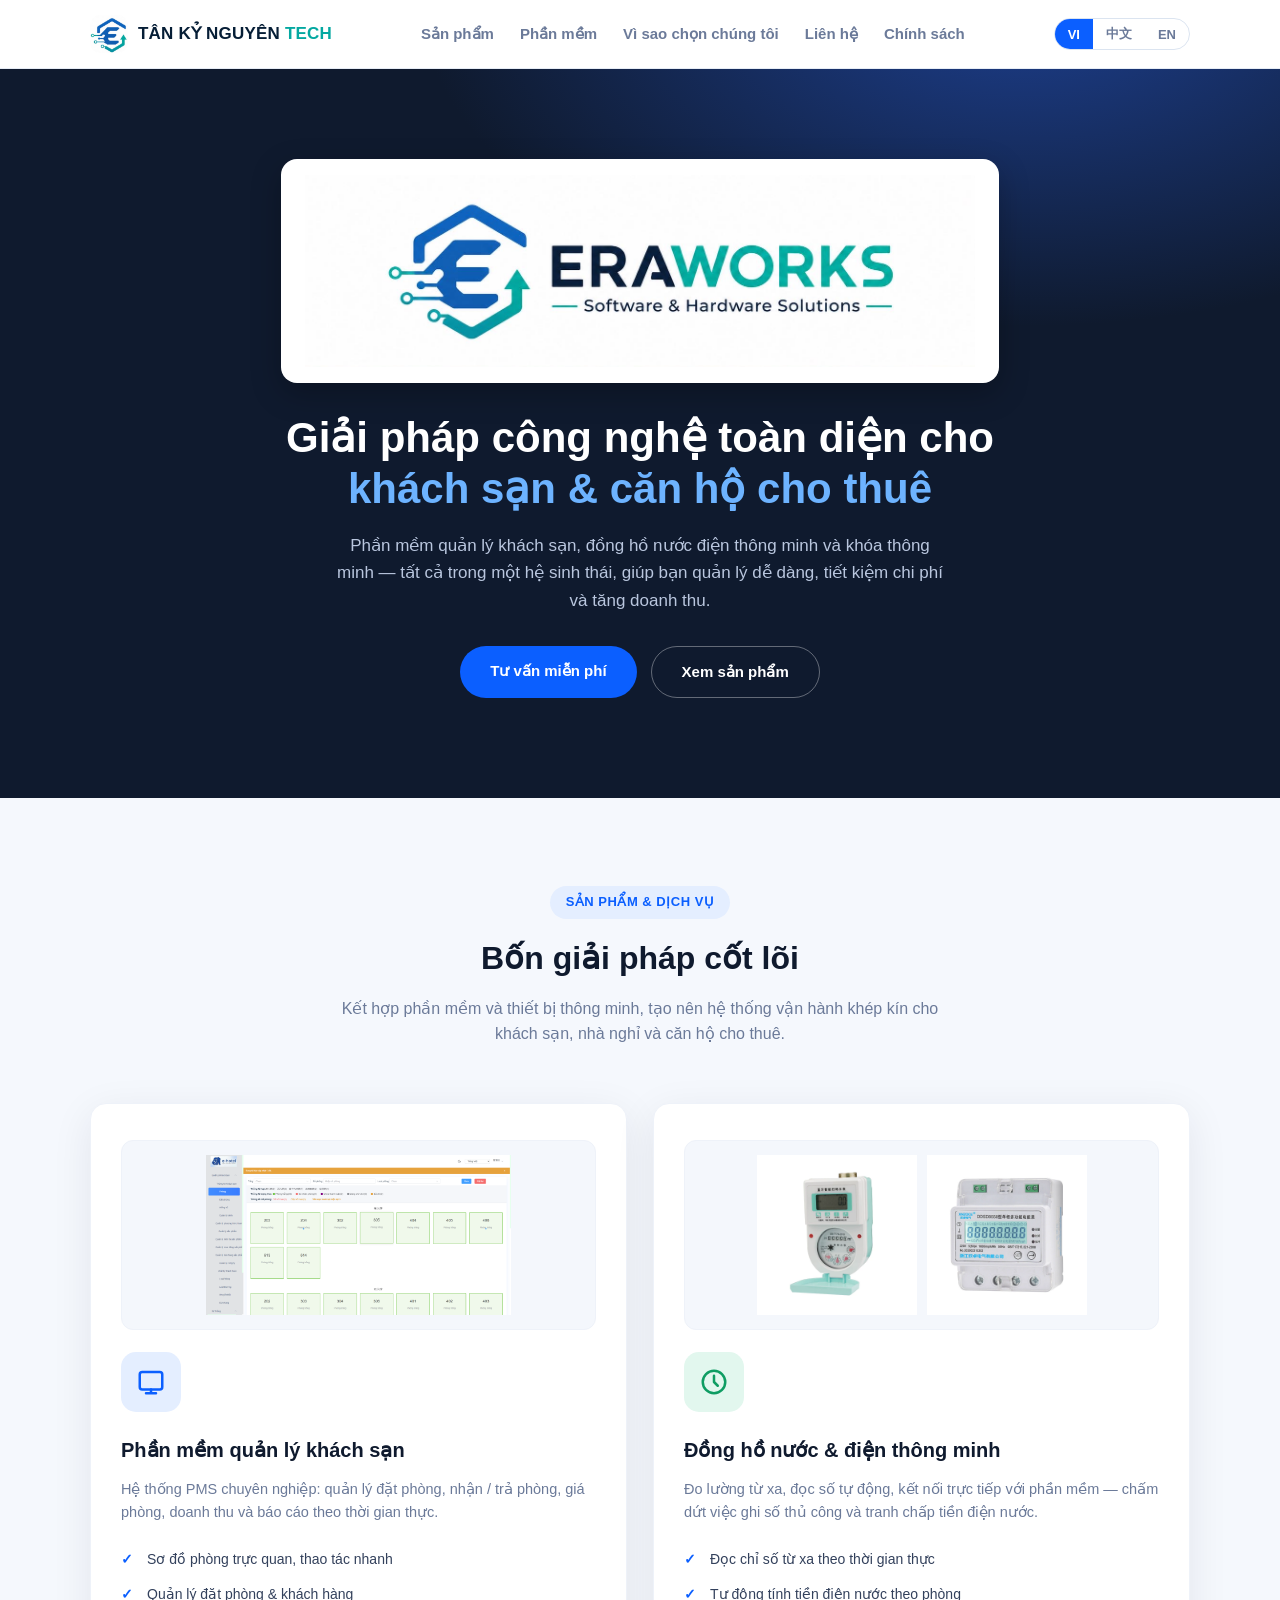
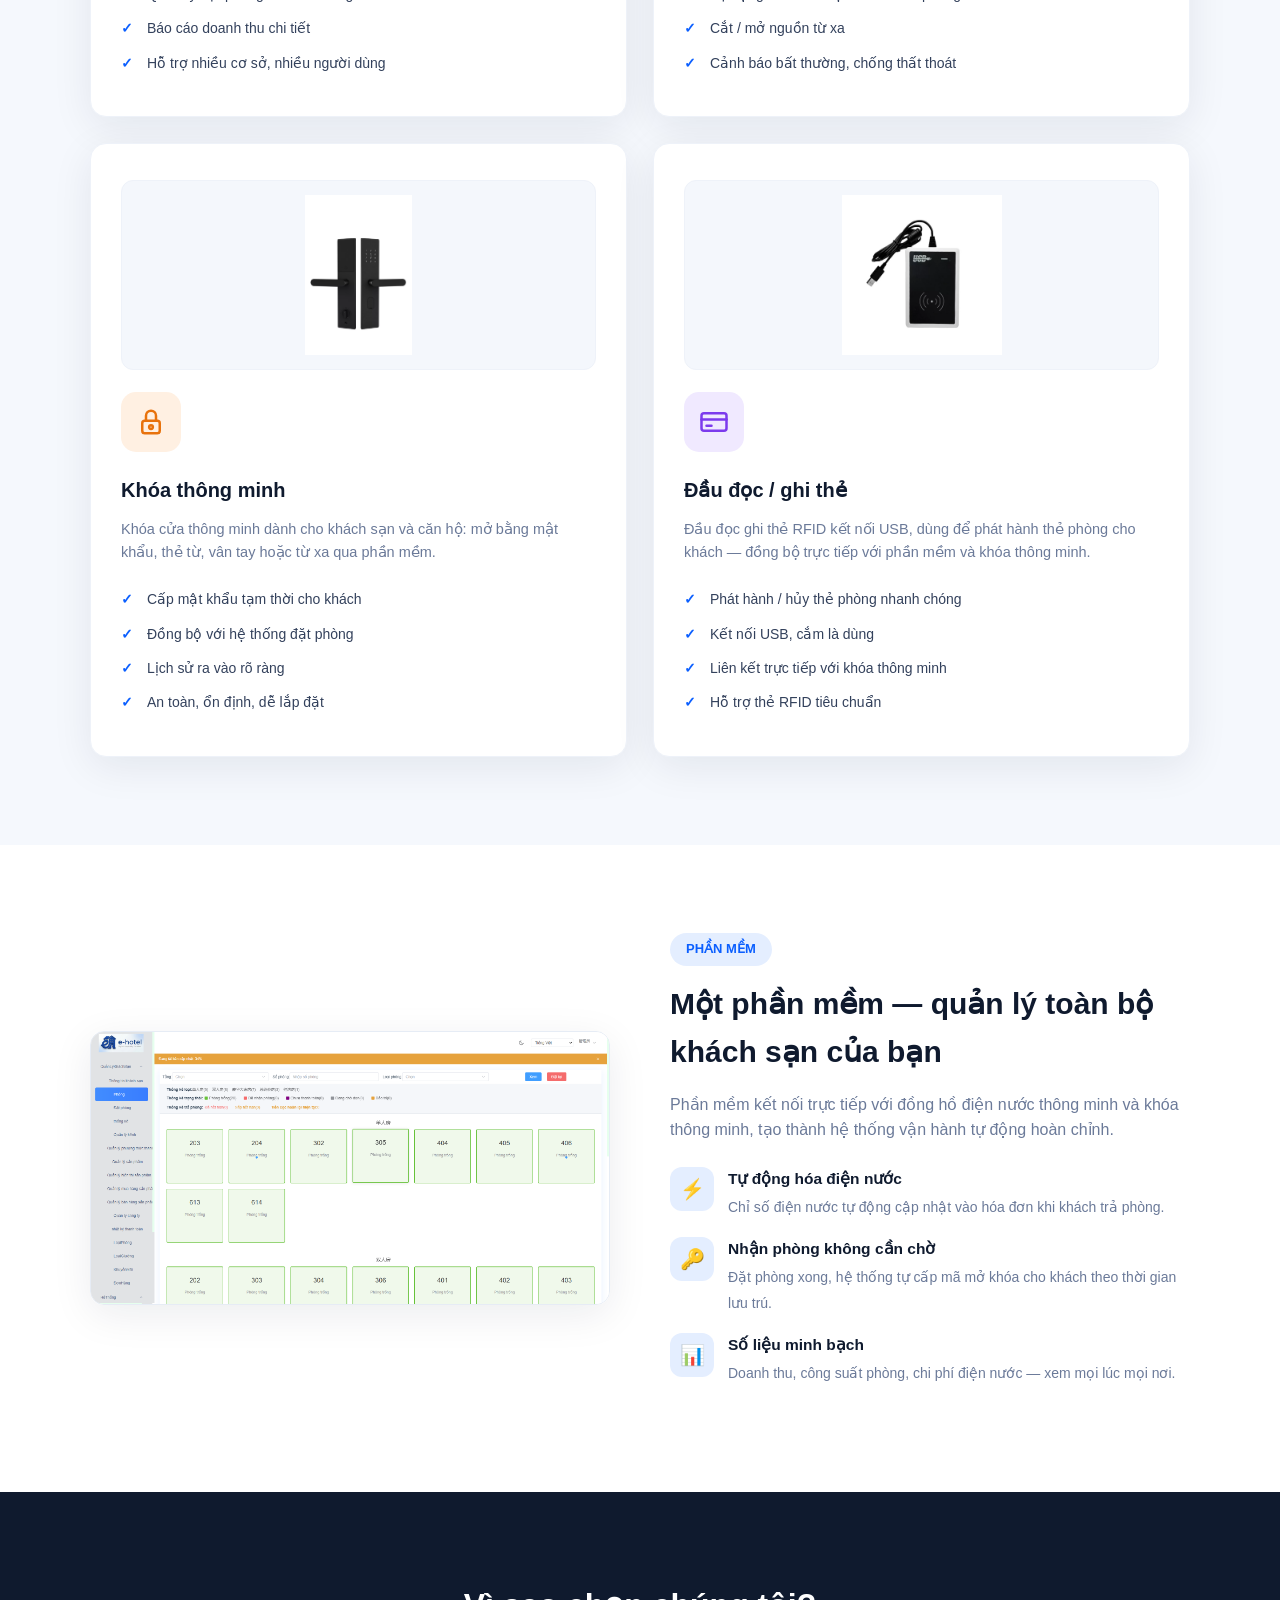
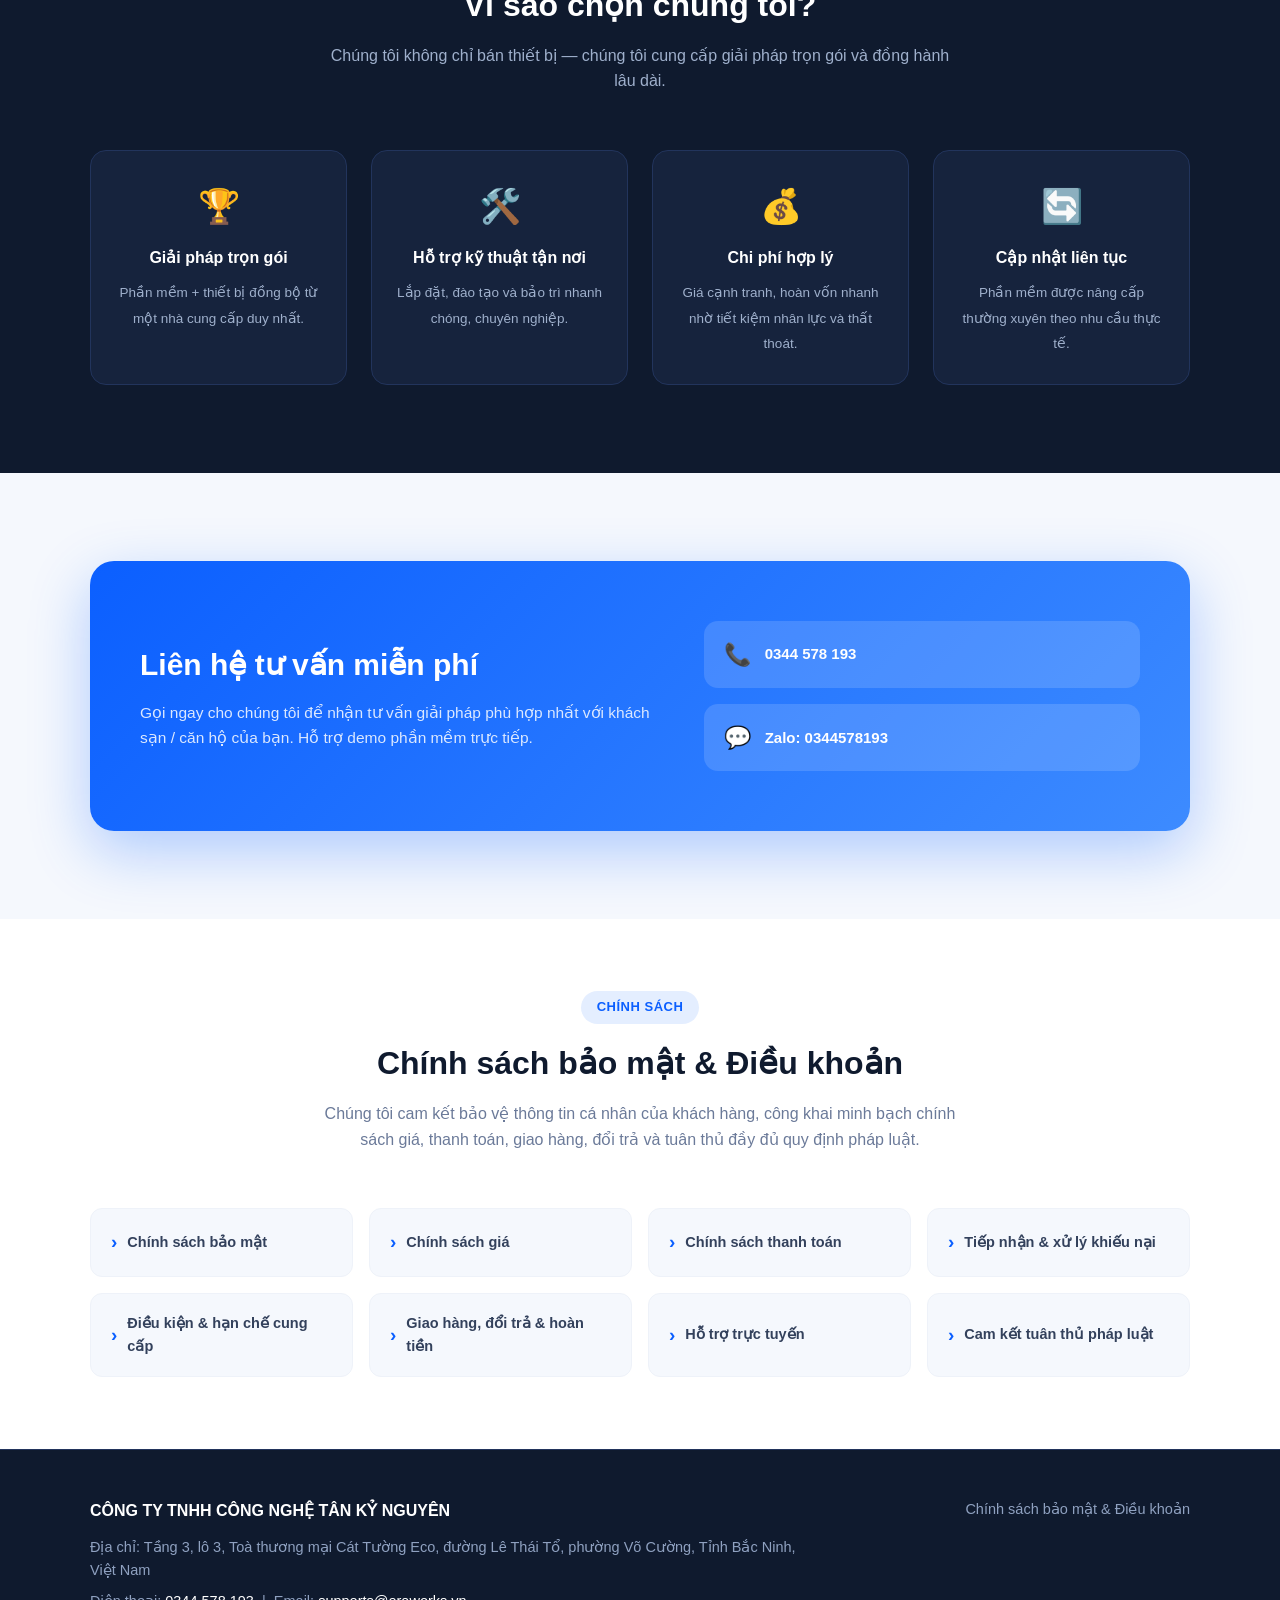
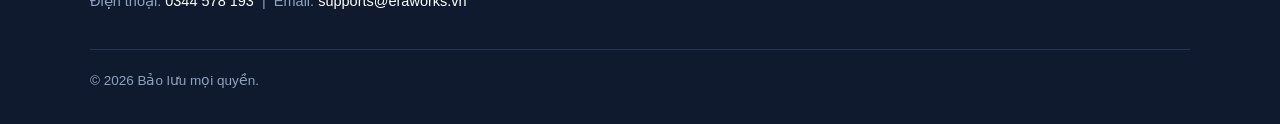
==== index.html @ 88f60c1c "111" ====
<!DOCTYPE html>
<html lang="vi">
<head>
<meta charset="UTF-8">
<meta name="viewport" content="width=device-width, initial-scale=1.0">
<title>CÔNG TY TNHH CÔNG NGHỆ TÂN KỶ NGUYÊN</title>
<meta name="description" content="Phần mềm quản lý khách sạn, đồng hồ nước điện thông minh, khóa thông minh - Giải pháp công nghệ toàn diện cho khách sạn và căn hộ cho thuê.">
<style>
  :root{
    --primary:#0b5fff;
    --primary-dark:#0846bd;
    --dark:#0f1a2e;
    --dark2:#16233d;
    --text:#33415c;
    --muted:#6b7a99;
    --bg:#f5f8fd;
    --white:#ffffff;
    --radius:16px;
    --shadow:0 10px 40px rgba(15,26,46,.08);
  }
  *{margin:0;padding:0;box-sizing:border-box}
  html{scroll-behavior:smooth}
  body{font-family:"Segoe UI","Helvetica Neue",Arial,"Microsoft YaHei",sans-serif;color:var(--text);background:var(--bg);line-height:1.6}
  img{max-width:100%;display:block}
  a{text-decoration:none;color:inherit}
  .container{max-width:1140px;margin:0 auto;padding:0 20px}

  /* ===== Header ===== */
  header{position:sticky;top:0;z-index:100;background:rgba(255,255,255,.92);backdrop-filter:blur(10px);border-bottom:1px solid #e6ecf5}
  .nav{display:flex;align-items:center;justify-content:space-between;height:68px}
  .logo{display:flex;align-items:center;gap:10px;font-weight:800;color:var(--dark);font-size:17px;letter-spacing:.2px}
  .logo .mark{width:38px;height:38px;border-radius:10px;background:linear-gradient(135deg,var(--primary),#4d9aff);display:flex;align-items:center;justify-content:center;color:#fff;font-size:19px;font-weight:900;flex-shrink:0}
  .logo .mark-img{width:38px;height:38px;border-radius:10px;object-fit:cover;flex-shrink:0;display:block}
  .nav-links{display:flex;align-items:center;gap:26px;font-size:15px;font-weight:600;color:var(--muted)}
  .nav-links a:hover{color:var(--primary)}
  .lang-switch{display:flex;border:1px solid #dbe4f0;border-radius:999px;overflow:hidden;font-size:13px;font-weight:700}
  .lang-switch button{border:0;background:transparent;padding:6px 13px;cursor:pointer;color:var(--muted);font-weight:700;font-size:13px}
  .lang-switch button.active{background:var(--primary);color:#fff}
  .menu-btn{display:none;border:0;background:none;font-size:26px;cursor:pointer;color:var(--dark)}

  /* ===== Hero ===== */
  .hero{background:radial-gradient(1100px 600px at 80% -10%,#1d3f8f 0%,var(--dark) 55%);color:#fff;padding:90px 0 100px;overflow:hidden}
  .hero .container{max-width:820px;text-align:center}
  .hero-logo{display:block;width:min(760px,92%);margin:0 auto 30px;background:#fff;padding:16px 24px;border-radius:16px;box-shadow:0 10px 30px rgba(0,0,0,.25)}
  .hero h1{font-size:42px;line-height:1.2;font-weight:800;margin-bottom:18px}
  .hero h1 span{color:#6db3ff}
  .hero p{font-size:17px;color:#b9c6de;margin-bottom:32px;max-width:620px;margin-left:auto;margin-right:auto}
  .hero-btns{display:flex;gap:14px;flex-wrap:wrap;justify-content:center}
  .btn{display:inline-block;padding:13px 30px;border-radius:999px;font-weight:700;font-size:15px;transition:.2s}
  .btn-primary{background:var(--primary);color:#fff}
  .btn-primary:hover{background:var(--primary-dark);transform:translateY(-2px)}
  .btn-ghost{border:1.5px solid rgba(255,255,255,.35);color:#fff}
  .btn-ghost:hover{background:rgba(255,255,255,.1)}

  /* ===== Sections ===== */
  section{padding:88px 0}
  .sec-head{text-align:center;max-width:640px;margin:0 auto 56px}
  .sec-head .tag{display:inline-block;background:#e4eeff;color:var(--primary);font-size:13px;font-weight:800;padding:6px 16px;border-radius:999px;margin-bottom:14px;letter-spacing:.5px}
  .sec-head h2{font-size:32px;color:var(--dark);font-weight:800;margin-bottom:12px}
  .sec-head p{color:var(--muted);font-size:16px}

  /* Products */
  .products{display:grid;grid-template-columns:repeat(2,1fr);gap:26px}
  .card{background:var(--white);border-radius:var(--radius);padding:36px 30px;box-shadow:var(--shadow);transition:.25s;border:1px solid #eef2f9}
  .card .pimg{height:190px;border-radius:12px;background:#f4f7fc;border:1px solid #eef2f9;display:flex;align-items:center;justify-content:center;gap:10px;margin-bottom:22px;padding:14px;overflow:hidden}
  .card .pimg img{max-height:100%;width:auto;max-width:100%;object-fit:contain}
  .card .pimg.dual img{max-width:48%}
  .card:hover{transform:translateY(-6px);box-shadow:0 18px 50px rgba(15,26,46,.13)}
  .card .icon{width:60px;height:60px;border-radius:15px;display:flex;align-items:center;justify-content:center;margin-bottom:22px}
  .icon-blue{background:#e4eeff;color:var(--primary)}
  .icon-green{background:#e2f7ee;color:#0f9d63}
  .icon-orange{background:#fff0e2;color:#e8720c}
  .icon-purple{background:#f0e9ff;color:#7c3aed}
  .card h3{font-size:20px;color:var(--dark);font-weight:800;margin-bottom:12px}
  .card p{font-size:14.5px;color:var(--muted);margin-bottom:18px}
  .card ul{list-style:none}
  .card li{font-size:14px;padding:6px 0 6px 26px;position:relative;color:var(--text)}
  .card li::before{content:"✓";position:absolute;left:0;color:var(--primary);font-weight:900}

  /* Software showcase */
  .showcase{background:var(--white)}
  .showcase .container{display:grid;grid-template-columns:1fr 1fr;gap:60px;align-items:center}
  .showcase .frame{border-radius:14px;overflow:hidden;box-shadow:var(--shadow);border:1px solid #e6ecf5}
  .showcase h2{font-size:30px;color:var(--dark);font-weight:800;margin-bottom:16px}
  .showcase>.container p.desc{color:var(--muted);margin-bottom:24px}
  .feat{display:flex;gap:14px;margin-bottom:18px}
  .feat .fi{width:44px;height:44px;border-radius:12px;background:#e4eeff;color:var(--primary);display:flex;align-items:center;justify-content:center;flex-shrink:0;font-size:20px}
  .feat b{display:block;color:var(--dark);font-size:15.5px;margin-bottom:2px}
  .feat span{font-size:14px;color:var(--muted)}

  /* Why us */
  .why{background:var(--dark);color:#fff}
  .why .sec-head h2{color:#fff}
  .why .sec-head p{color:#9fb0cc}
  .why-grid{display:grid;grid-template-columns:repeat(4,1fr);gap:24px}
  .why-item{background:var(--dark2);border:1px solid #22345c;border-radius:var(--radius);padding:28px 24px;text-align:center}
  .why-item .n{font-size:34px;margin-bottom:12px}
  .why-item b{display:block;font-size:16px;margin-bottom:8px}
  .why-item span{font-size:13.5px;color:#9fb0cc}

  /* Contact */
  .contact-box{background:linear-gradient(135deg,var(--primary),#3d8bff);border-radius:24px;padding:60px 50px;color:#fff;display:grid;grid-template-columns:1.2fr 1fr;gap:40px;align-items:center;box-shadow:0 20px 60px rgba(11,95,255,.3)}
  .contact-box h2{font-size:30px;font-weight:800;margin-bottom:12px}
  .contact-box p{color:#dbe8ff;font-size:15.5px}
  .contact-list{display:flex;flex-direction:column;gap:16px}
  .contact-item{display:flex;align-items:center;gap:14px;background:rgba(255,255,255,.14);border-radius:14px;padding:16px 20px;font-weight:600;font-size:15px}
  .contact-item .ci{font-size:22px}
  .contact-item a:hover{text-decoration:underline}

  /* Policies */
  .policies{background:var(--white);padding:72px 0}
  .policy-grid{display:grid;grid-template-columns:repeat(4,1fr);gap:16px}
  .policy-grid a{background:var(--bg);border:1px solid #eef2f9;border-radius:12px;padding:18px 20px;font-size:14.5px;font-weight:600;color:var(--text);display:flex;align-items:center;gap:10px;transition:.2s}
  .policy-grid a:hover{border-color:var(--primary);color:var(--primary);transform:translateY(-3px)}
  .policy-grid a::before{content:"›";color:var(--primary);font-weight:900;font-size:19px}

  /* Footer */
  footer{background:var(--dark);color:#8fa1c0;padding:48px 0 32px;font-size:14.5px;border-top:1px solid #22345c}
  footer .container{display:flex;flex-direction:column}
  .footer-grid{display:grid;grid-template-columns:2fr 1fr;gap:40px;margin-bottom:28px}
  .footer-info h4{color:#fff;font-size:16px;font-weight:700;margin-bottom:12px}
  .footer-info p{margin-bottom:8px;line-height:1.6}
  .footer-links{display:flex;flex-direction:column;gap:10px;align-items:flex-end}
  .footer-bottom{border-top:1px solid #22345c;padding-top:20px;display:flex;justify-content:space-between;align-items:center;flex-wrap:wrap;gap:12px;font-size:13.5px}
  footer b{color:#fff}
  footer a:hover{color:#fff}
  @media(max-width:768px){
    .footer-grid{grid-template-columns:1fr;gap:24px}
    .footer-links{align-items:flex-start}
  }

  /* ===== Responsive ===== */
  @media(max-width:960px){
    .showcase .container,.contact-box{grid-template-columns:1fr}
    .products{grid-template-columns:1fr 1fr}
    .why-grid,.policy-grid{grid-template-columns:1fr 1fr}
    .hero h1{font-size:32px}
    .hero{padding:60px 0 70px}
    .hero-logo{width:min(600px,95%);margin-bottom:22px;padding:12px 16px}
    .nav-links{position:fixed;top:68px;left:0;right:0;background:#fff;flex-direction:column;padding:20px;border-bottom:1px solid #e6ecf5;display:none}
    .nav-links.open{display:flex}
    .menu-btn{display:block}
  }
  @media(max-width:600px){
    .products,.why-grid,.policy-grid{grid-template-columns:1fr}
    .contact-box{padding:36px 24px}
    .sec-head h2{font-size:26px}
    .logo{font-size:13px}
  }
</style>
</head>
<body>

<header>
  <div class="container nav">
    <a href="#" class="logo">
      <img src="img/logo.png" alt="ERAWORKS" class="mark-img">
      <span data-i18n-html="companyShort"><span style="color:#061E36">TÂN KỶ NGUYÊN</span> <span style="color:#04A8A1">TECH</span></span>
    </a>
    <nav class="nav-links" id="navLinks">
      <a href="#products" data-i18n="navProducts">Sản phẩm</a>
      <a href="#software" data-i18n="navSoftware">Phần mềm</a>
      <a href="#why" data-i18n="navWhy">Vì sao chọn chúng tôi</a>
      <a href="#contact" data-i18n="navContact">Liên hệ</a>
      <a href="policy.html" data-i18n="navPolicy">Chính sách</a>
    </nav>
    <div style="display:flex;align-items:center;gap:14px">
      <div class="lang-switch">
        <button data-lang="vi" class="active">VI</button>
        <button data-lang="zh">中文</button>
        <button data-lang="en">EN</button>
      </div>
      <button class="menu-btn" id="menuBtn">☰</button>
    </div>
  </div>
</header>

<!-- Hero -->
<div class="hero">
  <div class="container">
    <div>
      <img src="img/biglogo.png" alt="ERAWORKS — Software &amp; Hardware Solutions" class="hero-logo">
      <h1 data-i18n-html="heroTitle">Giải pháp công nghệ toàn diện cho <span>khách sạn &amp; căn hộ cho thuê</span></h1>
      <p data-i18n="heroDesc">Phần mềm quản lý khách sạn, đồng hồ nước điện thông minh và khóa thông minh — tất cả trong một hệ sinh thái, giúp bạn quản lý dễ dàng, tiết kiệm chi phí và tăng doanh thu.</p>
      <div class="hero-btns">
        <a href="#contact" class="btn btn-primary" data-i18n="heroBtn1">Tư vấn miễn phí</a>
        <a href="#products" class="btn btn-ghost" data-i18n="heroBtn2">Xem sản phẩm</a>
      </div>
    </div>
  </div>
</div>

<!-- Products -->
<section id="products">
  <div class="container">
    <div class="sec-head">
      <span class="tag" data-i18n="prodTag">SẢN PHẨM &amp; DỊCH VỤ</span>
      <h2 data-i18n="prodTitle">Ba giải pháp cốt lõi</h2>
      <p data-i18n="prodDesc">Kết hợp phần mềm và thiết bị thông minh, tạo nên hệ thống vận hành khép kín cho khách sạn, nhà nghỉ và căn hộ cho thuê.</p>
    </div>
    <div class="products">
      <div class="card">
        <div class="pimg"><img src="img/hotel.png" alt="Hotel management software"></div>
        <div class="icon icon-blue">
          <svg width="30" height="30" viewBox="0 0 24 24" fill="none" stroke="currentColor" stroke-width="2" stroke-linecap="round" stroke-linejoin="round"><rect x="3" y="4" width="18" height="14" rx="2"/><path d="M8 21h8M12 18v3"/></svg>
        </div>
        <h3 data-i18n="p1Title">Phần mềm quản lý khách sạn</h3>
        <p data-i18n="p1Desc">Hệ thống PMS chuyên nghiệp: quản lý đặt phòng, nhận / trả phòng, giá phòng, doanh thu và báo cáo theo thời gian thực.</p>
        <ul>
          <li data-i18n="p1f1">Sơ đồ phòng trực quan, thao tác nhanh</li>
          <li data-i18n="p1f2">Quản lý đặt phòng &amp; khách hàng</li>
          <li data-i18n="p1f3">Báo cáo doanh thu chi tiết</li>
          <li data-i18n="p1f4">Hỗ trợ nhiều cơ sở, nhiều người dùng</li>
        </ul>
      </div>
      <div class="card">
        <div class="pimg dual"><img src="img/water.webp" alt="Smart water meter"><img src="img/elec.webp" alt="Smart electricity meter"></div>
        <div class="icon icon-green">
          <svg width="30" height="30" viewBox="0 0 24 24" fill="none" stroke="currentColor" stroke-width="2" stroke-linecap="round" stroke-linejoin="round"><circle cx="12" cy="12" r="9"/><path d="M12 7v5l3 3"/></svg>
        </div>
        <h3 data-i18n="p2Title">Đồng hồ nước &amp; điện thông minh</h3>
        <p data-i18n="p2Desc">Đo lường từ xa, đọc số tự động, kết nối trực tiếp với phần mềm — chấm dứt việc ghi số thủ công và tranh chấp tiền điện nước.</p>
        <ul>
          <li data-i18n="p2f1">Đọc chỉ số từ xa theo thời gian thực</li>
          <li data-i18n="p2f2">Tự động tính tiền điện nước theo phòng</li>
          <li data-i18n="p2f3">Cắt / mở nguồn từ xa</li>
          <li data-i18n="p2f4">Cảnh báo bất thường, chống thất thoát</li>
        </ul>
      </div>
      <div class="card">
        <div class="pimg"><img src="img/lock.webp" alt="Smart lock"></div>
        <div class="icon icon-orange">
          <svg width="30" height="30" viewBox="0 0 24 24" fill="none" stroke="currentColor" stroke-width="2" stroke-linecap="round" stroke-linejoin="round"><rect x="5" y="11" width="14" height="10" rx="2"/><path d="M8 11V7a4 4 0 0 1 8 0v4"/><circle cx="12" cy="16" r="1.5"/></svg>
        </div>
        <h3 data-i18n="p3Title">Khóa thông minh</h3>
        <p data-i18n="p3Desc">Khóa cửa thông minh dành cho khách sạn và căn hộ: mở bằng mật khẩu, thẻ từ, vân tay hoặc từ xa qua phần mềm.</p>
        <ul>
          <li data-i18n="p3f1">Cấp mật khẩu tạm thời cho khách</li>
          <li data-i18n="p3f2">Đồng bộ với hệ thống đặt phòng</li>
          <li data-i18n="p3f3">Lịch sử ra vào rõ ràng</li>
          <li data-i18n="p3f4">An toàn, ổn định, dễ lắp đặt</li>
        </ul>
      </div>
      <div class="card">
        <div class="pimg"><img src="img/reader.webp" alt="Card reader / writer"></div>
        <div class="icon icon-purple">
          <svg width="30" height="30" viewBox="0 0 24 24" fill="none" stroke="currentColor" stroke-width="2" stroke-linecap="round" stroke-linejoin="round"><rect x="2" y="5" width="20" height="14" rx="2"/><path d="M2 10h20"/><path d="M6 15h4"/></svg>
        </div>
        <h3 data-i18n="p4Title">Đầu đọc / ghi thẻ</h3>
        <p data-i18n="p4Desc">Đầu đọc ghi thẻ RFID kết nối USB, dùng để phát hành thẻ phòng cho khách — đồng bộ trực tiếp với phần mềm và khóa thông minh.</p>
        <ul>
          <li data-i18n="p4f1">Phát hành / hủy thẻ phòng nhanh chóng</li>
          <li data-i18n="p4f2">Kết nối USB, cắm là dùng</li>
          <li data-i18n="p4f3">Liên kết trực tiếp với khóa thông minh</li>
          <li data-i18n="p4f4">Hỗ trợ thẻ RFID tiêu chuẩn</li>
        </ul>
      </div>
    </div>
  </div>
</section>

<!-- Software showcase -->
<section class="showcase" id="software">
  <div class="container">
    <div class="frame">
      <img src="img/hotel.png" alt="Hotel management software">
    </div>
    <div>
      <span class="tag" style="display:inline-block;background:#e4eeff;color:var(--primary);font-size:13px;font-weight:800;padding:6px 16px;border-radius:999px;margin-bottom:14px" data-i18n="swTag">PHẦN MỀM</span>
      <h2 data-i18n="swTitle">Một phần mềm — quản lý toàn bộ khách sạn của bạn</h2>
      <p class="desc" data-i18n="swDesc">Phần mềm kết nối trực tiếp với đồng hồ điện nước thông minh và khóa thông minh, tạo thành hệ thống vận hành tự động hoàn chỉnh.</p>
      <div class="feat">
        <div class="fi">⚡</div>
        <div>
          <b data-i18n="sw1t">Tự động hóa điện nước</b>
          <span data-i18n="sw1d">Chỉ số điện nước tự động cập nhật vào hóa đơn khi khách trả phòng.</span>
        </div>
      </div>
      <div class="feat">
        <div class="fi">🔑</div>
        <div>
          <b data-i18n="sw2t">Nhận phòng không cần chờ</b>
          <span data-i18n="sw2d">Đặt phòng xong, hệ thống tự cấp mã mở khóa cho khách theo thời gian lưu trú.</span>
        </div>
      </div>
      <div class="feat">
        <div class="fi">📊</div>
        <div>
          <b data-i18n="sw3t">Số liệu minh bạch</b>
          <span data-i18n="sw3d">Doanh thu, công suất phòng, chi phí điện nước — xem mọi lúc mọi nơi.</span>
        </div>
      </div>
    </div>
  </div>
</section>

<!-- Why us -->
<section class="why" id="why">
  <div class="container">
    <div class="sec-head">
      <h2 data-i18n="whyTitle">Vì sao chọn chúng tôi?</h2>
      <p data-i18n="whyDesc">Chúng tôi không chỉ bán thiết bị — chúng tôi cung cấp giải pháp trọn gói và đồng hành lâu dài.</p>
    </div>
    <div class="why-grid">
      <div class="why-item">
        <div class="n">🏆</div>
        <b data-i18n="w1t">Giải pháp trọn gói</b>
        <span data-i18n="w1d">Phần mềm + thiết bị đồng bộ từ một nhà cung cấp duy nhất.</span>
      </div>
      <div class="why-item">
        <div class="n">🛠️</div>
        <b data-i18n="w2t">Hỗ trợ kỹ thuật tận nơi</b>
        <span data-i18n="w2d">Lắp đặt, đào tạo và bảo trì nhanh chóng, chuyên nghiệp.</span>
      </div>
      <div class="why-item">
        <div class="n">💰</div>
        <b data-i18n="w3t">Chi phí hợp lý</b>
        <span data-i18n="w3d">Giá cạnh tranh, hoàn vốn nhanh nhờ tiết kiệm nhân lực và thất thoát.</span>
      </div>
      <div class="why-item">
        <div class="n">🔄</div>
        <b data-i18n="w4t">Cập nhật liên tục</b>
        <span data-i18n="w4d">Phần mềm được nâng cấp thường xuyên theo nhu cầu thực tế.</span>
      </div>
    </div>
  </div>
</section>

<!-- Contact -->
<section id="contact">
  <div class="container">
    <div class="contact-box">
      <div>
        <h2 data-i18n="ctTitle">Liên hệ tư vấn miễn phí</h2>
        <p data-i18n="ctDesc">Gọi ngay cho chúng tôi để nhận tư vấn giải pháp phù hợp nhất với khách sạn / căn hộ của bạn. Hỗ trợ demo phần mềm trực tiếp.</p>
      </div>
      <div class="contact-list">
        <div class="contact-item">
          <span class="ci">📞</span>
          <a href="tel:0344578193">0344 578 193</a>
        </div>
        <div class="contact-item">
          <span class="ci">💬</span>
          <span data-i18n="ctZalo">Zalo: 0344578193</span>
        </div>
      </div>
    </div>
  </div>
</section>

<!-- Policies -->
<section class="policies" id="policies">
  <div class="container">
    <div class="sec-head">
      <span class="tag" data-i18n="polTag">CHÍNH SÁCH</span>
      <h2 data-i18n="polTitle">Chính sách bảo mật &amp; Điều khoản</h2>
      <p data-i18n="polDesc">Chúng tôi cam kết bảo vệ thông tin cá nhân của khách hàng, công khai minh bạch chính sách giá, thanh toán, giao hàng, đổi trả và tuân thủ đầy đủ quy định pháp luật.</p>
    </div>
    <div class="policy-grid">
      <a href="policy.html#privacy" data-i18n="polL1">Chính sách bảo mật</a>
      <a href="policy.html#pricing" data-i18n="polL2">Chính sách giá</a>
      <a href="policy.html#payment" data-i18n="polL3">Chính sách thanh toán</a>
      <a href="policy.html#complaint" data-i18n="polL4">Tiếp nhận &amp; xử lý khiếu nại</a>
      <a href="policy.html#conditions" data-i18n="polL5">Điều kiện &amp; hạn chế cung cấp</a>
      <a href="policy.html#delivery" data-i18n="polL6">Giao hàng, đổi trả &amp; hoàn tiền</a>
      <a href="policy.html#support" data-i18n="polL7">Hỗ trợ trực tuyến</a>
      <a href="policy.html#compliance" data-i18n="polL8">Cam kết tuân thủ pháp luật</a>
    </div>
  </div>
</section>

<footer>
  <div class="container">
    <div class="footer-grid">
      <div class="footer-info">
        <h4 data-i18n="ftCompanyName">CÔNG TY TNHH CÔNG NGHỆ TÂN KỶ NGUYÊN</h4>
        <p data-i18n="ftAddress">Địa chỉ: Tầng 3, lô 3, Toà thương mại Cát Tường Eco, đường Lê Thái Tổ, phường Võ Cường, Tỉnh Bắc Ninh, Việt Nam</p>
        <p><span data-i18n="ftPhone">Điện thoại</span>: <a href="tel:0344578193" style="color:#fff">0344 578 193</a> &nbsp;|&nbsp; Email: <a href="mailto:supports@eraworks.vn" style="color:#fff">supports@eraworks.vn</a></p>
      </div>
      <div class="footer-links">
        <a href="policy.html" data-i18n="ftPolicy">Chính sách bảo mật &amp; Điều khoản</a>
      </div>
    </div>
    <div class="footer-bottom">
      <div>© 2026 <span data-i18n="ftRights">Bảo lưu mọi quyền.</span></div>
    </div>
  </div>
</footer>

<script>
const I18N = {
  vi: {
    companyShort: '<span style="color:#061E36">TÂN KỶ NGUYÊN</span> <span style="color:#04A8A1">TECH</span>',
    navProducts: "Sản phẩm",
    navSoftware: "Phần mềm",
    navWhy: "Vì sao chọn chúng tôi",
    navContact: "Liên hệ",
    navPolicy: "Chính sách",
    heroTitle: 'Giải pháp công nghệ toàn diện cho <span>khách sạn &amp; căn hộ cho thuê</span>',
    heroDesc: "Phần mềm quản lý khách sạn, đồng hồ nước điện thông minh và khóa thông minh — tất cả trong một hệ sinh thái, giúp bạn quản lý dễ dàng, tiết kiệm chi phí và tăng doanh thu.",
    heroBtn1: "Tư vấn miễn phí",
    heroBtn2: "Xem sản phẩm",
    prodTag: "SẢN PHẨM & DỊCH VỤ",
    prodTitle: "Bốn giải pháp cốt lõi",
    prodDesc: "Kết hợp phần mềm và thiết bị thông minh, tạo nên hệ thống vận hành khép kín cho khách sạn, nhà nghỉ và căn hộ cho thuê.",
    p1Title: "Phần mềm quản lý khách sạn",
    p1Desc: "Hệ thống PMS chuyên nghiệp: quản lý đặt phòng, nhận / trả phòng, giá phòng, doanh thu và báo cáo theo thời gian thực.",
    p1f1: "Sơ đồ phòng trực quan, thao tác nhanh",
    p1f2: "Quản lý đặt phòng & khách hàng",
    p1f3: "Báo cáo doanh thu chi tiết",
    p1f4: "Hỗ trợ nhiều cơ sở, nhiều người dùng",
    p2Title: "Đồng hồ nước & điện thông minh",
    p2Desc: "Đo lường từ xa, đọc số tự động, kết nối trực tiếp với phần mềm — chấm dứt việc ghi số thủ công và tranh chấp tiền điện nước.",
    p2f1: "Đọc chỉ số từ xa theo thời gian thực",
    p2f2: "Tự động tính tiền điện nước theo phòng",
    p2f3: "Cắt / mở nguồn từ xa",
    p2f4: "Cảnh báo bất thường, chống thất thoát",
    p3Title: "Khóa thông minh",
    p3Desc: "Khóa cửa thông minh dành cho khách sạn và căn hộ: mở bằng mật khẩu, thẻ từ, vân tay hoặc từ xa qua phần mềm.",
    p3f1: "Cấp mật khẩu tạm thời cho khách",
    p3f2: "Đồng bộ với hệ thống đặt phòng",
    p3f3: "Lịch sử ra vào rõ ràng",
    p3f4: "An toàn, ổn định, dễ lắp đặt",
    p4Title: "Đầu đọc / ghi thẻ",
    p4Desc: "Đầu đọc ghi thẻ RFID kết nối USB, dùng để phát hành thẻ phòng cho khách — đồng bộ trực tiếp với phần mềm và khóa thông minh.",
    p4f1: "Phát hành / hủy thẻ phòng nhanh chóng",
    p4f2: "Kết nối USB, cắm là dùng",
    p4f3: "Liên kết trực tiếp với khóa thông minh",
    p4f4: "Hỗ trợ thẻ RFID tiêu chuẩn",
    swTag: "PHẦN MỀM",
    swTitle: "Một phần mềm — quản lý toàn bộ khách sạn của bạn",
    swDesc: "Phần mềm kết nối trực tiếp với đồng hồ điện nước thông minh và khóa thông minh, tạo thành hệ thống vận hành tự động hoàn chỉnh.",
    sw1t: "Tự động hóa điện nước",
    sw1d: "Chỉ số điện nước tự động cập nhật vào hóa đơn khi khách trả phòng.",
    sw2t: "Nhận phòng không cần chờ",
    sw2d: "Đặt phòng xong, hệ thống tự cấp mã mở khóa cho khách theo thời gian lưu trú.",
    sw3t: "Số liệu minh bạch",
    sw3d: "Doanh thu, công suất phòng, chi phí điện nước — xem mọi lúc mọi nơi.",
    whyTitle: "Vì sao chọn chúng tôi?",
    whyDesc: "Chúng tôi không chỉ bán thiết bị — chúng tôi cung cấp giải pháp trọn gói và đồng hành lâu dài.",
    w1t: "Giải pháp trọn gói",
    w1d: "Phần mềm + thiết bị đồng bộ từ một nhà cung cấp duy nhất.",
    w2t: "Hỗ trợ kỹ thuật tận nơi",
    w2d: "Lắp đặt, đào tạo và bảo trì nhanh chóng, chuyên nghiệp.",
    w3t: "Chi phí hợp lý",
    w3d: "Giá cạnh tranh, hoàn vốn nhanh nhờ tiết kiệm nhân lực và thất thoát.",
    w4t: "Cập nhật liên tục",
    w4d: "Phần mềm được nâng cấp thường xuyên theo nhu cầu thực tế.",
    ctTitle: "Liên hệ tư vấn miễn phí",
    ctDesc: "Gọi ngay cho chúng tôi để nhận tư vấn giải pháp phù hợp nhất với khách sạn / căn hộ của bạn. Hỗ trợ demo phần mềm trực tiếp.",
    ctZalo: "Zalo: 0344578193",
    polTag: "CHÍNH SÁCH",
    polTitle: "Chính sách bảo mật & Điều khoản",
    polDesc: "Chúng tôi cam kết bảo vệ thông tin cá nhân của khách hàng, công khai minh bạch chính sách giá, thanh toán, giao hàng, đổi trả và tuân thủ đầy đủ quy định pháp luật.",
    polL1: "Chính sách bảo mật",
    polL2: "Chính sách giá",
    polL3: "Chính sách thanh toán",
    polL4: "Tiếp nhận & xử lý khiếu nại",
    polL5: "Điều kiện & hạn chế cung cấp",
    polL6: "Giao hàng, đổi trả & hoàn tiền",
    polL7: "Hỗ trợ trực tuyến",
    polL8: "Cam kết tuân thủ pháp luật",
    ftPhone: "Điện thoại",
    ftPolicy: "Chính sách bảo mật & Điều khoản",
    ftRights: "Bảo lưu mọi quyền.",
    ftCompanyName: "CÔNG TY TNHH CÔNG NGHỆ TÂN KỶ NGUYÊN",
    ftAddress: "Địa chỉ: Tầng 3, lô 3, Toà thương mại Cát Tường Eco, đường Lê Thái Tổ, phường Võ Cường, Tỉnh Bắc Ninh, Việt Nam"
  },
  zh: {
    companyShort: '<span style="color:#061E36">新纪元</span><span style="color:#04A8A1">科技</span>',
    navProducts: "产品",
    navSoftware: "软件",
    navWhy: "为什么选择我们",
    navContact: "联系我们",
    navPolicy: "政策条款",
    heroTitle: '面向<span>酒店与出租公寓</span>的一体化科技解决方案',
    heroDesc: "酒店管理软件、智能水电表、智能门锁——三位一体的生态系统，让您管理更轻松、成本更低、收益更高。",
    heroBtn1: "免费咨询",
    heroBtn2: "查看产品",
    prodTag: "产品与服务",
    prodTitle: "四大核心解决方案",
    prodDesc: "软件与智能硬件相结合，为酒店、旅馆和出租公寓打造闭环运营系统。",
    p1Title: "酒店管理软件",
    p1Desc: "专业 PMS 系统：预订管理、入住/退房、房价管理、营收统计与实时报表。",
    p1f1: "可视化房态图，操作快捷",
    p1f2: "预订与客户管理",
    p1f3: "详细营收报表",
    p1f4: "支持多门店、多账号",
    p2Title: "智能水电表",
    p2Desc: "远程计量、自动抄表、与软件直连——告别人工抄表和水电费纠纷。",
    p2f1: "实时远程抄表",
    p2f2: "按房间自动计算水电费",
    p2f3: "远程断电/断水与恢复",
    p2f4: "异常告警，防止损耗",
    p3Title: "智能门锁",
    p3Desc: "面向酒店与公寓的智能门锁：支持密码、刷卡、指纹开锁，也可通过软件远程管理。",
    p3f1: "为客人下发临时密码",
    p3f2: "与订房系统联动",
    p3f3: "清晰的开门记录",
    p3f4: "安全稳定，安装简便",
    p4Title: "读写卡器",
    p4Desc: "USB 接口 RFID 读写卡器，用于为客人发放房卡——与软件和智能门锁直接联动。",
    p4f1: "快速发卡 / 退卡",
    p4f2: "USB 连接，即插即用",
    p4f3: "与智能门锁直接联动",
    p4f4: "支持标准 RFID 卡片",
    swTag: "软件",
    swTitle: "一套软件，管理整个酒店",
    swDesc: "软件与智能水电表、智能门锁直连，构建完整的自动化运营系统。",
    sw1t: "水电全自动",
    sw1d: "退房时水电读数自动计入账单。",
    sw2t: "入住零等待",
    sw2d: "订单确认后，系统按入住时间自动为客人下发开锁密码。",
    sw3t: "数据透明",
    sw3d: "营收、入住率、水电成本——随时随地查看。",
    whyTitle: "为什么选择我们？",
    whyDesc: "我们不只卖设备——我们提供整套解决方案和长期服务。",
    w1t: "一站式方案",
    w1d: "软件 + 硬件出自同一供应商，天然互通。",
    w2t: "上门技术支持",
    w2d: "安装、培训、维护，快速专业。",
    w3t: "价格合理",
    w3d: "价格有竞争力，节省人力与损耗，快速回本。",
    w4t: "持续更新",
    w4d: "软件根据实际需求持续升级。",
    ctTitle: "联系我们，免费咨询",
    ctDesc: "立即致电，我们将为您的酒店/公寓提供最合适的方案，并支持现场软件演示。",
    ctZalo: "Zalo：0344578193",
    polTag: "政策条款",
    polTitle: "隐私政策与条款",
    polDesc: "我们承诺保护客户个人信息，公开透明地公布价格、支付、配送、换退货政策，并全面遵守相关法律法规。",
    polL1: "隐私政策",
    polL2: "定价政策",
    polL3: "支付政策",
    polL4: "反馈与投诉处理",
    polL5: "提供条件与限制",
    polL6: "配送、换退货与退款",
    polL7: "在线支持方式",
    polL8: "遵守法令承诺",
    ftPhone: "电话",
    ftPolicy: "隐私政策与条款",
    ftRights: "版权所有。",
    ftCompanyName: "新纪元科技有限责任公司",
    ftAddress: "地址：越南北宁省武强坊黎太祖路吉墙Eco商业楼3层3号"
  },
  en: {
    companyShort: '<span style="color:#061E36">ERA</span><span style="color:#04A8A1">WORKS</span>',
    navProducts: "Products",
    navSoftware: "Software",
    navWhy: "Why Us",
    navContact: "Contact",
    navPolicy: "Policies",
    heroTitle: 'All-in-one technology solutions for <span>hotels &amp; rental apartments</span>',
    heroDesc: "Hotel management software, smart water & electricity meters, and smart locks — one integrated ecosystem to simplify management, cut costs, and grow revenue.",
    heroBtn1: "Free Consultation",
    heroBtn2: "View Products",
    prodTag: "PRODUCTS & SERVICES",
    prodTitle: "Four Core Solutions",
    prodDesc: "Software and smart devices combined into a closed-loop operating system for hotels, guesthouses, and rental apartments.",
    p1Title: "Hotel Management Software",
    p1Desc: "Professional PMS: booking management, check-in / check-out, room rates, revenue and real-time reports.",
    p1f1: "Visual room map, fast operations",
    p1f2: "Booking & customer management",
    p1f3: "Detailed revenue reports",
    p1f4: "Multi-property, multi-user support",
    p2Title: "Smart Water & Electricity Meters",
    p2Desc: "Remote metering with automatic readings, connected directly to the software — no more manual readings or utility disputes.",
    p2f1: "Real-time remote meter reading",
    p2f2: "Automatic per-room utility billing",
    p2f3: "Remote power / water cut-off & restore",
    p2f4: "Anomaly alerts, loss prevention",
    p3Title: "Smart Locks",
    p3Desc: "Smart door locks for hotels and apartments: unlock by passcode, card, fingerprint, or remotely via software.",
    p3f1: "Temporary passcodes for guests",
    p3f2: "Synced with the booking system",
    p3f3: "Clear access history",
    p3f4: "Secure, stable, easy to install",
    p4Title: "Card Reader / Writer",
    p4Desc: "USB RFID card encoder for issuing guest room cards — directly integrated with the software and smart locks.",
    p4f1: "Issue / revoke room cards in seconds",
    p4f2: "USB plug-and-play",
    p4f3: "Directly linked with smart locks",
    p4f4: "Supports standard RFID cards",
    swTag: "SOFTWARE",
    swTitle: "One software — manage your entire hotel",
    swDesc: "The software connects directly to smart meters and smart locks, forming a fully automated operating system.",
    sw1t: "Automated utilities",
    sw1d: "Meter readings are added to the bill automatically at check-out.",
    sw2t: "Zero-wait check-in",
    sw2d: "Once booked, the system issues the guest an unlock code valid for their stay.",
    sw3t: "Transparent data",
    sw3d: "Revenue, occupancy, utility costs — anytime, anywhere.",
    whyTitle: "Why choose us?",
    whyDesc: "We don't just sell devices — we deliver complete solutions with long-term support.",
    w1t: "All-in-one solution",
    w1d: "Software + hardware from a single vendor, fully integrated.",
    w2t: "On-site technical support",
    w2d: "Fast, professional installation, training and maintenance.",
    w3t: "Reasonable cost",
    w3d: "Competitive pricing with fast ROI through labor and loss savings.",
    w4t: "Continuous updates",
    w4d: "Software continuously upgraded based on real needs.",
    ctTitle: "Contact us for a free consultation",
    ctDesc: "Call us now for the best solution for your hotel / apartments. On-site software demo available.",
    ctZalo: "Zalo: 0344578193",
    polTag: "POLICIES",
    polTitle: "Privacy Policy & Terms",
    polDesc: "We are committed to protecting our customers' personal data, publishing our pricing, payment, delivery and return policies transparently, and complying fully with applicable law.",
    polL1: "Privacy Policy",
    polL2: "Pricing Policy",
    polL3: "Payment Policy",
    polL4: "Feedback & Complaints",
    polL5: "Conditions & Limitations",
    polL6: "Delivery, Returns & Refunds",
    polL7: "Online Support",
    polL8: "Legal Compliance",
    ftPhone: "Phone",
    ftPolicy: "Privacy Policy & Terms",
    ftRights: "All rights reserved.",
    ftCompanyName: "TAN KY NGUYEN TECHNOLOGY CO., LTD",
    ftAddress: "Address: 3rd Floor, Lot 3, Cat Tuong Eco Commercial Building, Le Thai To Street, Vo Cuong Ward, Bac Ninh Province, Vietnam"
  }
};

function setLang(lang){
  const dict = I18N[lang] || I18N.vi;
  document.documentElement.lang = lang;
  document.querySelectorAll("[data-i18n]").forEach(el=>{
    const k = el.getAttribute("data-i18n");
    if(dict[k]) el.textContent = dict[k];
  });
  document.querySelectorAll("[data-i18n-html]").forEach(el=>{
    const k = el.getAttribute("data-i18n-html");
    if(dict[k]) el.innerHTML = dict[k];
  });
  document.querySelectorAll(".lang-switch button").forEach(b=>{
    b.classList.toggle("active", b.dataset.lang === lang);
  });
  try{ localStorage.setItem("site_lang", lang); }catch(e){}
}

document.querySelectorAll(".lang-switch button").forEach(b=>{
  b.addEventListener("click", ()=> setLang(b.dataset.lang));
});

document.getElementById("menuBtn").addEventListener("click", ()=>{
  document.getElementById("navLinks").classList.toggle("open");
});
document.querySelectorAll("#navLinks a").forEach(a=>{
  a.addEventListener("click", ()=> document.getElementById("navLinks").classList.remove("open"));
});

let saved = "vi";
try{ saved = localStorage.getItem("site_lang") || "vi"; }catch(e){}
setLang(saved);
</script>
</body>
</html>
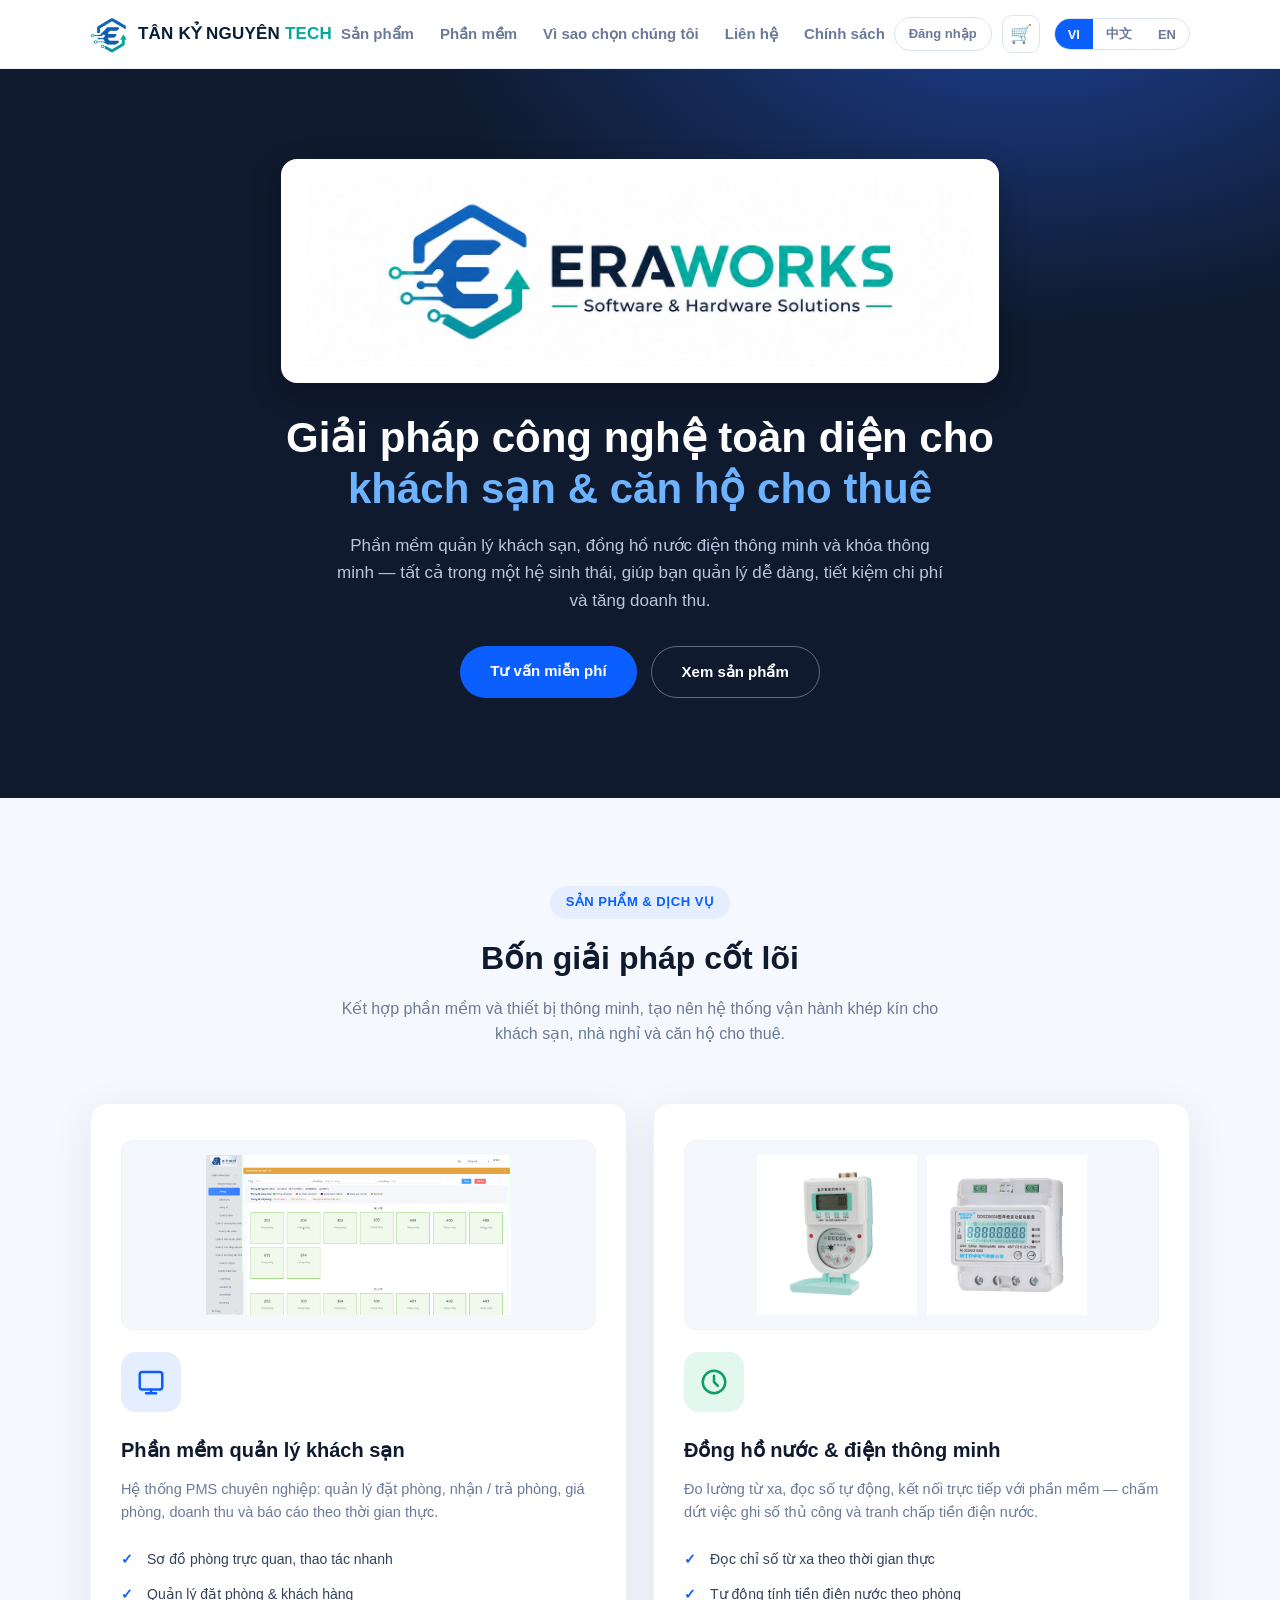
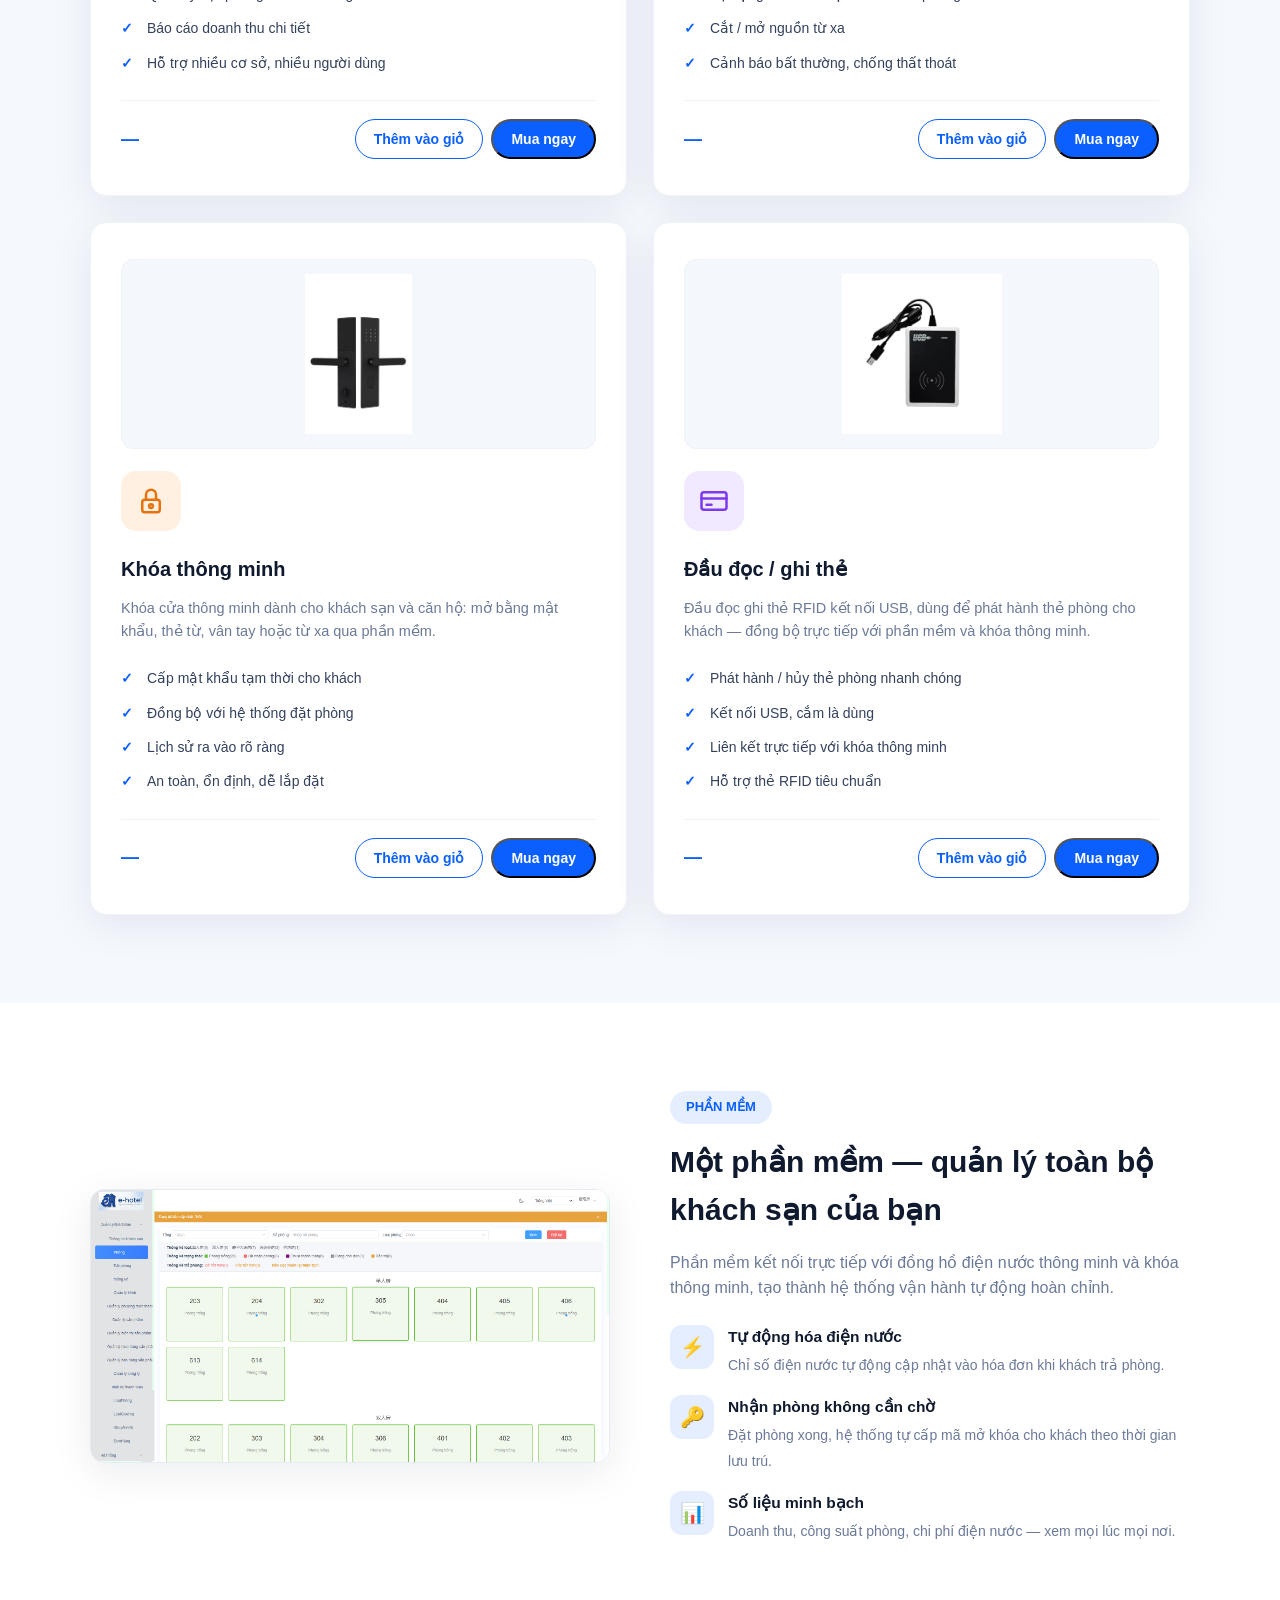
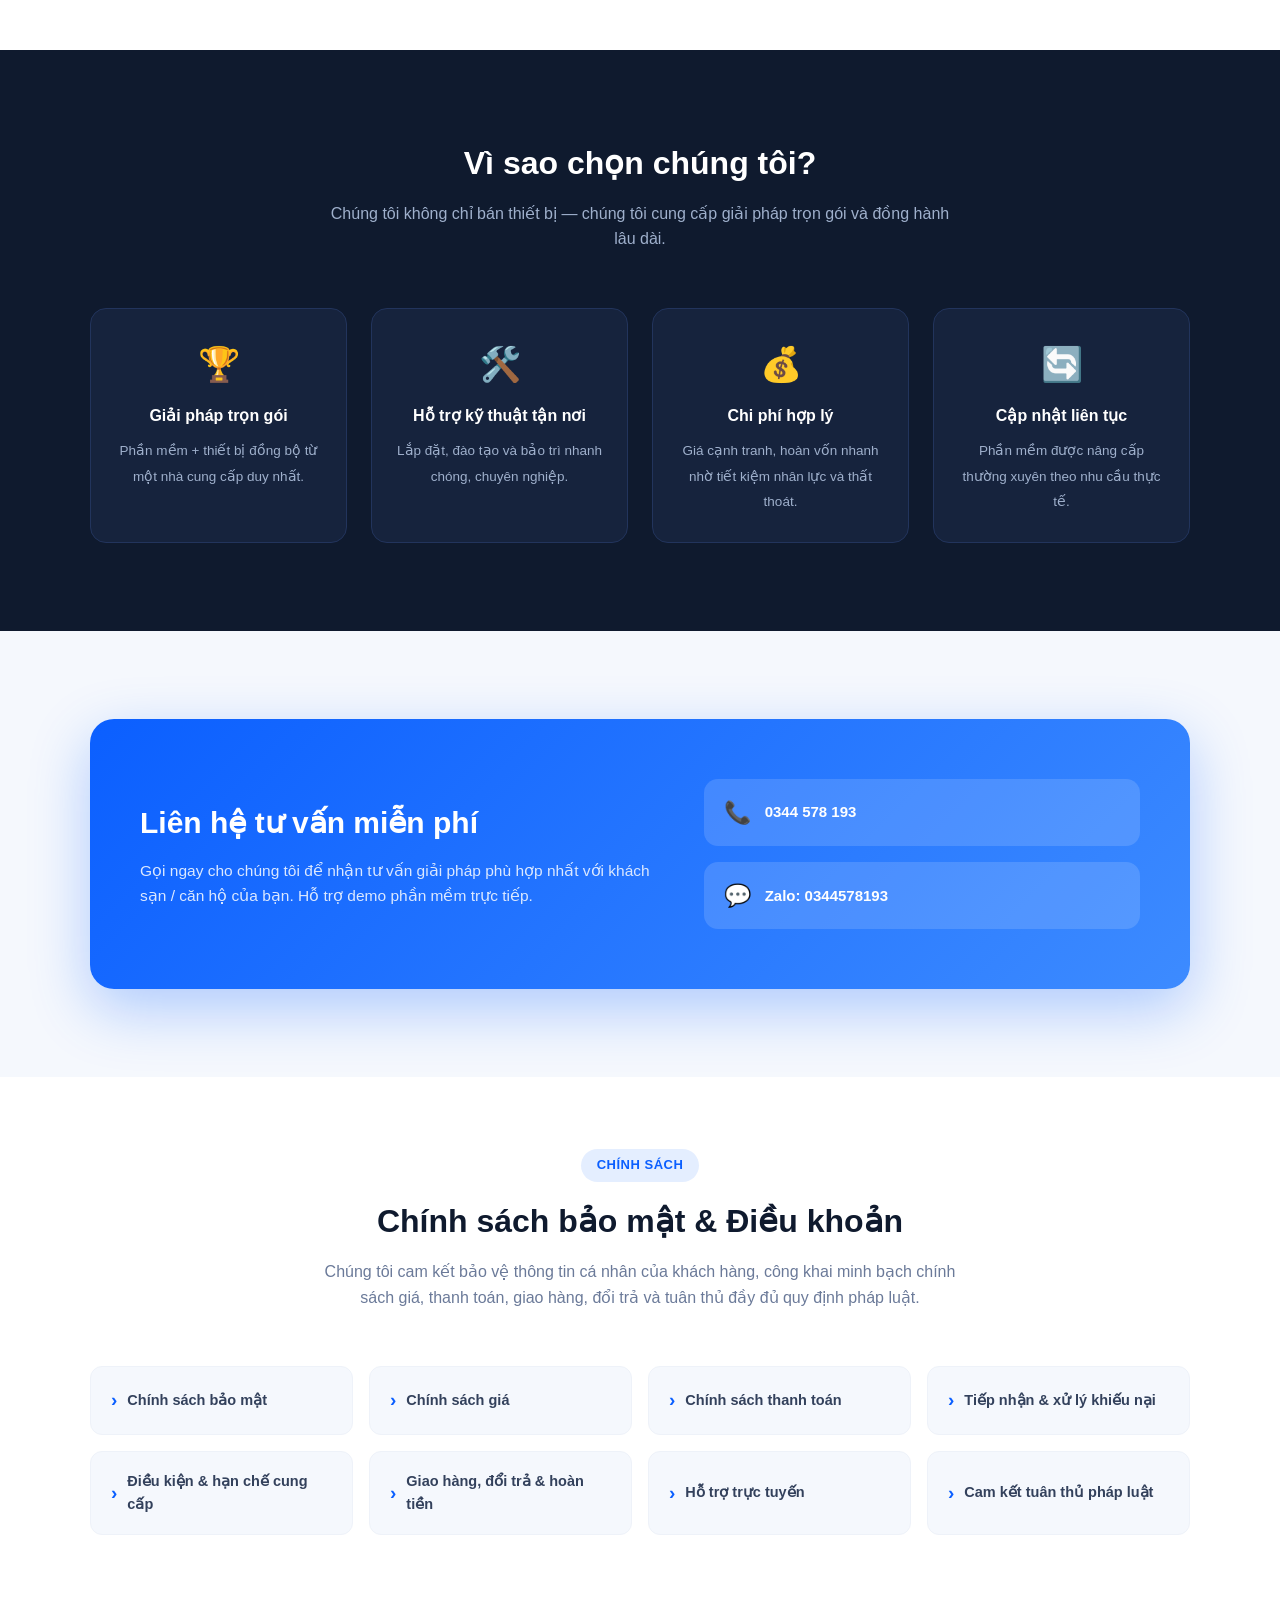
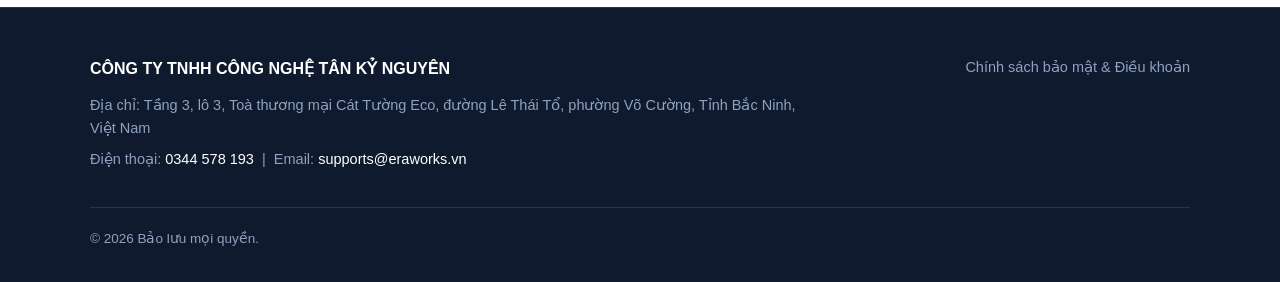
==== commit a85a3512: "cart account" ====
--- a/index.html
+++ b/index.html
@@ -4,7 +4,7 @@
 <meta charset="UTF-8">
 <meta name="viewport" content="width=device-width, initial-scale=1.0">
 <title>CÔNG TY TNHH CÔNG NGHỆ TÂN KỶ NGUYÊN</title>
-<meta name="description" content="Phần mềm quản lý khách sạn, đồng hồ nước điện thông minh, khóa thông minh - Giải pháp công nghệ toàn diện cho khách sạn và căn hộ cho thuê.">
+<meta name="api-base" content="https://api.eraworks.vn">
 <style>
   :root{
     --primary:#0b5fff;
@@ -77,6 +77,23 @@
   .card li{font-size:14px;padding:6px 0 6px 26px;position:relative;color:var(--text)}
   .card li::before{content:"✓";position:absolute;left:0;color:var(--primary);font-weight:900}
 
+  /* Product buy */
+  .product-buy{margin-top:20px;padding-top:18px;border-top:1px solid #eef2f9;display:flex;align-items:center;justify-content:space-between;gap:12px;flex-wrap:wrap}
+  .product-price{font-size:18px;font-weight:800;color:var(--primary)}
+  .btn-sm{padding:10px 18px;font-size:14px}
+  .btn-outline{background:#fff;border:1.5px solid var(--primary);color:var(--primary)}
+  .btn-outline:hover{background:#eef4ff;transform:translateY(-2px)}
+  .shop-nav-actions{display:flex;align-items:center;gap:10px}
+  .shop-icon-btn{position:relative;display:flex;align-items:center;justify-content:center;width:38px;height:38px;border-radius:10px;border:1px solid #dbe4f0;background:#fff;color:var(--dark);font-size:18px;cursor:pointer;transition:.2s;text-decoration:none}
+  .shop-icon-btn:hover{border-color:var(--primary);color:var(--primary)}
+  .cart-badge{position:absolute;top:-6px;right:-6px;min-width:18px;height:18px;padding:0 5px;border-radius:999px;background:#e53e3e;color:#fff;font-size:11px;font-weight:800;display:none;align-items:center;justify-content:center}
+  .user-menu-btn{padding:6px 14px;border-radius:999px;border:1px solid #dbe4f0;background:#fff;font-size:13px;font-weight:700;color:var(--muted);cursor:pointer;max-width:120px;overflow:hidden;text-overflow:ellipsis;white-space:nowrap;text-decoration:none}
+  .user-menu-btn:hover{border-color:var(--primary);color:var(--primary)}
+  .shop-toast{position:fixed;bottom:24px;left:50%;transform:translateX(-50%) translateY(80px);background:var(--dark);color:#fff;padding:12px 22px;border-radius:999px;font-size:14px;font-weight:600;z-index:9999;opacity:0;transition:.3s;pointer-events:none}
+  .shop-toast.show{opacity:1;transform:translateX(-50%) translateY(0)}
+  .shop-toast-error{background:#c53030}
+  .shop-toast-success{background:#0f9d63}
+
   /* Software showcase */
   .showcase{background:var(--white)}
   .showcase .container{display:grid;grid-template-columns:1fr 1fr;gap:60px;align-items:center}
@@ -165,6 +182,10 @@
       <a href="policy.html" data-i18n="navPolicy">Chính sách</a>
     </nav>
     <div style="display:flex;align-items:center;gap:14px">
+      <div class="shop-nav-actions">
+        <a href="account.html" class="user-menu-btn" id="userBtn" data-i18n="navLogin">Đăng nhập</a>
+        <a href="cart.html" class="shop-icon-btn" title="Cart">🛒<span class="cart-badge"></span></a>
+      </div>
       <div class="lang-switch">
         <button data-lang="vi" class="active">VI</button>
         <button data-lang="zh">中文</button>
@@ -198,8 +219,8 @@
       <h2 data-i18n="prodTitle">Ba giải pháp cốt lõi</h2>
       <p data-i18n="prodDesc">Kết hợp phần mềm và thiết bị thông minh, tạo nên hệ thống vận hành khép kín cho khách sạn, nhà nghỉ và căn hộ cho thuê.</p>
     </div>
-    <div class="products">
-      <div class="card">
+    <div class="products" id="productGrid">
+      <div class="card" data-product-id="p1">
         <div class="pimg"><img src="img/hotel.png" alt="Hotel management software"></div>
         <div class="icon icon-blue">
           <svg width="30" height="30" viewBox="0 0 24 24" fill="none" stroke="currentColor" stroke-width="2" stroke-linecap="round" stroke-linejoin="round"><rect x="3" y="4" width="18" height="14" rx="2"/><path d="M8 21h8M12 18v3"/></svg>
@@ -212,8 +233,15 @@
           <li data-i18n="p1f3">Báo cáo doanh thu chi tiết</li>
           <li data-i18n="p1f4">Hỗ trợ nhiều cơ sở, nhiều người dùng</li>
         </ul>
-      </div>
-      <div class="card">
+        <div class="product-buy">
+          <div class="product-price" data-price="p1">—</div>
+          <div style="display:flex;gap:8px;flex-wrap:wrap">
+            <button type="button" class="btn btn-outline btn-sm btn-add-cart" data-i18n="addCart">Thêm vào giỏ</button>
+            <button type="button" class="btn btn-primary btn-sm btn-buy-now" data-i18n="buyNow">Mua ngay</button>
+          </div>
+        </div>
+      </div>
+      <div class="card" data-product-id="p2">
         <div class="pimg dual"><img src="img/water.webp" alt="Smart water meter"><img src="img/elec.webp" alt="Smart electricity meter"></div>
         <div class="icon icon-green">
           <svg width="30" height="30" viewBox="0 0 24 24" fill="none" stroke="currentColor" stroke-width="2" stroke-linecap="round" stroke-linejoin="round"><circle cx="12" cy="12" r="9"/><path d="M12 7v5l3 3"/></svg>
@@ -226,8 +254,15 @@
           <li data-i18n="p2f3">Cắt / mở nguồn từ xa</li>
           <li data-i18n="p2f4">Cảnh báo bất thường, chống thất thoát</li>
         </ul>
-      </div>
-      <div class="card">
+        <div class="product-buy">
+          <div class="product-price" data-price="p2">—</div>
+          <div style="display:flex;gap:8px;flex-wrap:wrap">
+            <button type="button" class="btn btn-outline btn-sm btn-add-cart" data-i18n="addCart">Thêm vào giỏ</button>
+            <button type="button" class="btn btn-primary btn-sm btn-buy-now" data-i18n="buyNow">Mua ngay</button>
+          </div>
+        </div>
+      </div>
+      <div class="card" data-product-id="p3">
         <div class="pimg"><img src="img/lock.webp" alt="Smart lock"></div>
         <div class="icon icon-orange">
           <svg width="30" height="30" viewBox="0 0 24 24" fill="none" stroke="currentColor" stroke-width="2" stroke-linecap="round" stroke-linejoin="round"><rect x="5" y="11" width="14" height="10" rx="2"/><path d="M8 11V7a4 4 0 0 1 8 0v4"/><circle cx="12" cy="16" r="1.5"/></svg>
@@ -240,8 +275,15 @@
           <li data-i18n="p3f3">Lịch sử ra vào rõ ràng</li>
           <li data-i18n="p3f4">An toàn, ổn định, dễ lắp đặt</li>
         </ul>
-      </div>
-      <div class="card">
+        <div class="product-buy">
+          <div class="product-price" data-price="p3">—</div>
+          <div style="display:flex;gap:8px;flex-wrap:wrap">
+            <button type="button" class="btn btn-outline btn-sm btn-add-cart" data-i18n="addCart">Thêm vào giỏ</button>
+            <button type="button" class="btn btn-primary btn-sm btn-buy-now" data-i18n="buyNow">Mua ngay</button>
+          </div>
+        </div>
+      </div>
+      <div class="card" data-product-id="p4">
         <div class="pimg"><img src="img/reader.webp" alt="Card reader / writer"></div>
         <div class="icon icon-purple">
           <svg width="30" height="30" viewBox="0 0 24 24" fill="none" stroke="currentColor" stroke-width="2" stroke-linecap="round" stroke-linejoin="round"><rect x="2" y="5" width="20" height="14" rx="2"/><path d="M2 10h20"/><path d="M6 15h4"/></svg>
@@ -254,6 +296,13 @@
           <li data-i18n="p4f3">Liên kết trực tiếp với khóa thông minh</li>
           <li data-i18n="p4f4">Hỗ trợ thẻ RFID tiêu chuẩn</li>
         </ul>
+        <div class="product-buy">
+          <div class="product-price" data-price="p4">—</div>
+          <div style="display:flex;gap:8px;flex-wrap:wrap">
+            <button type="button" class="btn btn-outline btn-sm btn-add-cart" data-i18n="addCart">Thêm vào giỏ</button>
+            <button type="button" class="btn btn-primary btn-sm btn-buy-now" data-i18n="buyNow">Mua ngay</button>
+          </div>
+        </div>
       </div>
     </div>
   </div>
@@ -396,6 +445,9 @@
     navWhy: "Vì sao chọn chúng tôi",
     navContact: "Liên hệ",
     navPolicy: "Chính sách",
+    navLogin: "Đăng nhập",
+    addCart: "Thêm vào giỏ",
+    buyNow: "Mua ngay",
     heroTitle: 'Giải pháp công nghệ toàn diện cho <span>khách sạn &amp; căn hộ cho thuê</span>',
     heroDesc: "Phần mềm quản lý khách sạn, đồng hồ nước điện thông minh và khóa thông minh — tất cả trong một hệ sinh thái, giúp bạn quản lý dễ dàng, tiết kiệm chi phí và tăng doanh thu.",
     heroBtn1: "Tư vấn miễn phí",
@@ -473,6 +525,9 @@
     navWhy: "为什么选择我们",
     navContact: "联系我们",
     navPolicy: "政策条款",
+    navLogin: "登录",
+    addCart: "加入购物车",
+    buyNow: "立即购买",
     heroTitle: '面向<span>酒店与出租公寓</span>的一体化科技解决方案',
     heroDesc: "酒店管理软件、智能水电表、智能门锁——三位一体的生态系统，让您管理更轻松、成本更低、收益更高。",
     heroBtn1: "免费咨询",
@@ -550,6 +605,9 @@
     navWhy: "Why Us",
     navContact: "Contact",
     navPolicy: "Policies",
+    navLogin: "Login",
+    addCart: "Add to Cart",
+    buyNow: "Buy Now",
     heroTitle: 'All-in-one technology solutions for <span>hotels &amp; rental apartments</span>',
     heroDesc: "Hotel management software, smart water & electricity meters, and smart locks — one integrated ecosystem to simplify management, cut costs, and grow revenue.",
     heroBtn1: "Free Consultation",
@@ -654,5 +712,62 @@
 try{ saved = localStorage.getItem("site_lang") || "vi"; }catch(e){}
 setLang(saved);
 </script>
+
+<script type="module">
+import { api, formatVnd, getToken, getStoredUser, refreshCartBadge, showToast } from './js/api.js';
+
+const productPrices = {};
+
+async function loadProducts() {
+  try {
+    const { products } = await api.products();
+    products.forEach(p => {
+      productPrices[p.id] = p.price;
+      const el = document.querySelector(`[data-price="${p.id}"]`);
+      if (el) el.textContent = formatVnd(p.price);
+    });
+  } catch (e) {
+    console.warn('Products load failed', e);
+  }
+}
+
+function updateUserBtn() {
+  const user = getStoredUser();
+  const btn = document.getElementById('userBtn');
+  if (!btn) return;
+  const lang = localStorage.getItem('site_lang') || 'vi';
+  if (user?.email) {
+    btn.textContent = user.email.split('@')[0];
+  } else {
+    btn.textContent = lang === 'zh' ? '登录' : lang === 'en' ? 'Login' : 'Đăng nhập';
+  }
+}
+
+async function addToCart(productId, redirect = false) {
+  if (!getToken()) {
+    location.href = 'account.html?return=' + encodeURIComponent(location.pathname + location.hash);
+    return;
+  }
+  try {
+    await api.addToCart(productId, 1);
+    await refreshCartBadge();
+    const lang = localStorage.getItem('site_lang') || 'vi';
+    showToast(lang === 'zh' ? '已加入购物车' : lang === 'en' ? 'Added to cart' : 'Đã thêm vào giỏ', 'success');
+    if (redirect) location.href = 'checkout.html';
+  } catch (e) {
+    showToast(e.message, 'error');
+  }
+}
+
+document.querySelectorAll('.card[data-product-id]').forEach(card => {
+  const id = card.dataset.productId;
+  card.querySelector('.btn-add-cart')?.addEventListener('click', () => addToCart(id, false));
+  card.querySelector('.btn-buy-now')?.addEventListener('click', () => addToCart(id, true));
+});
+
+loadProducts();
+updateUserBtn();
+refreshCartBadge();
+</script>
 </body>
 </html>
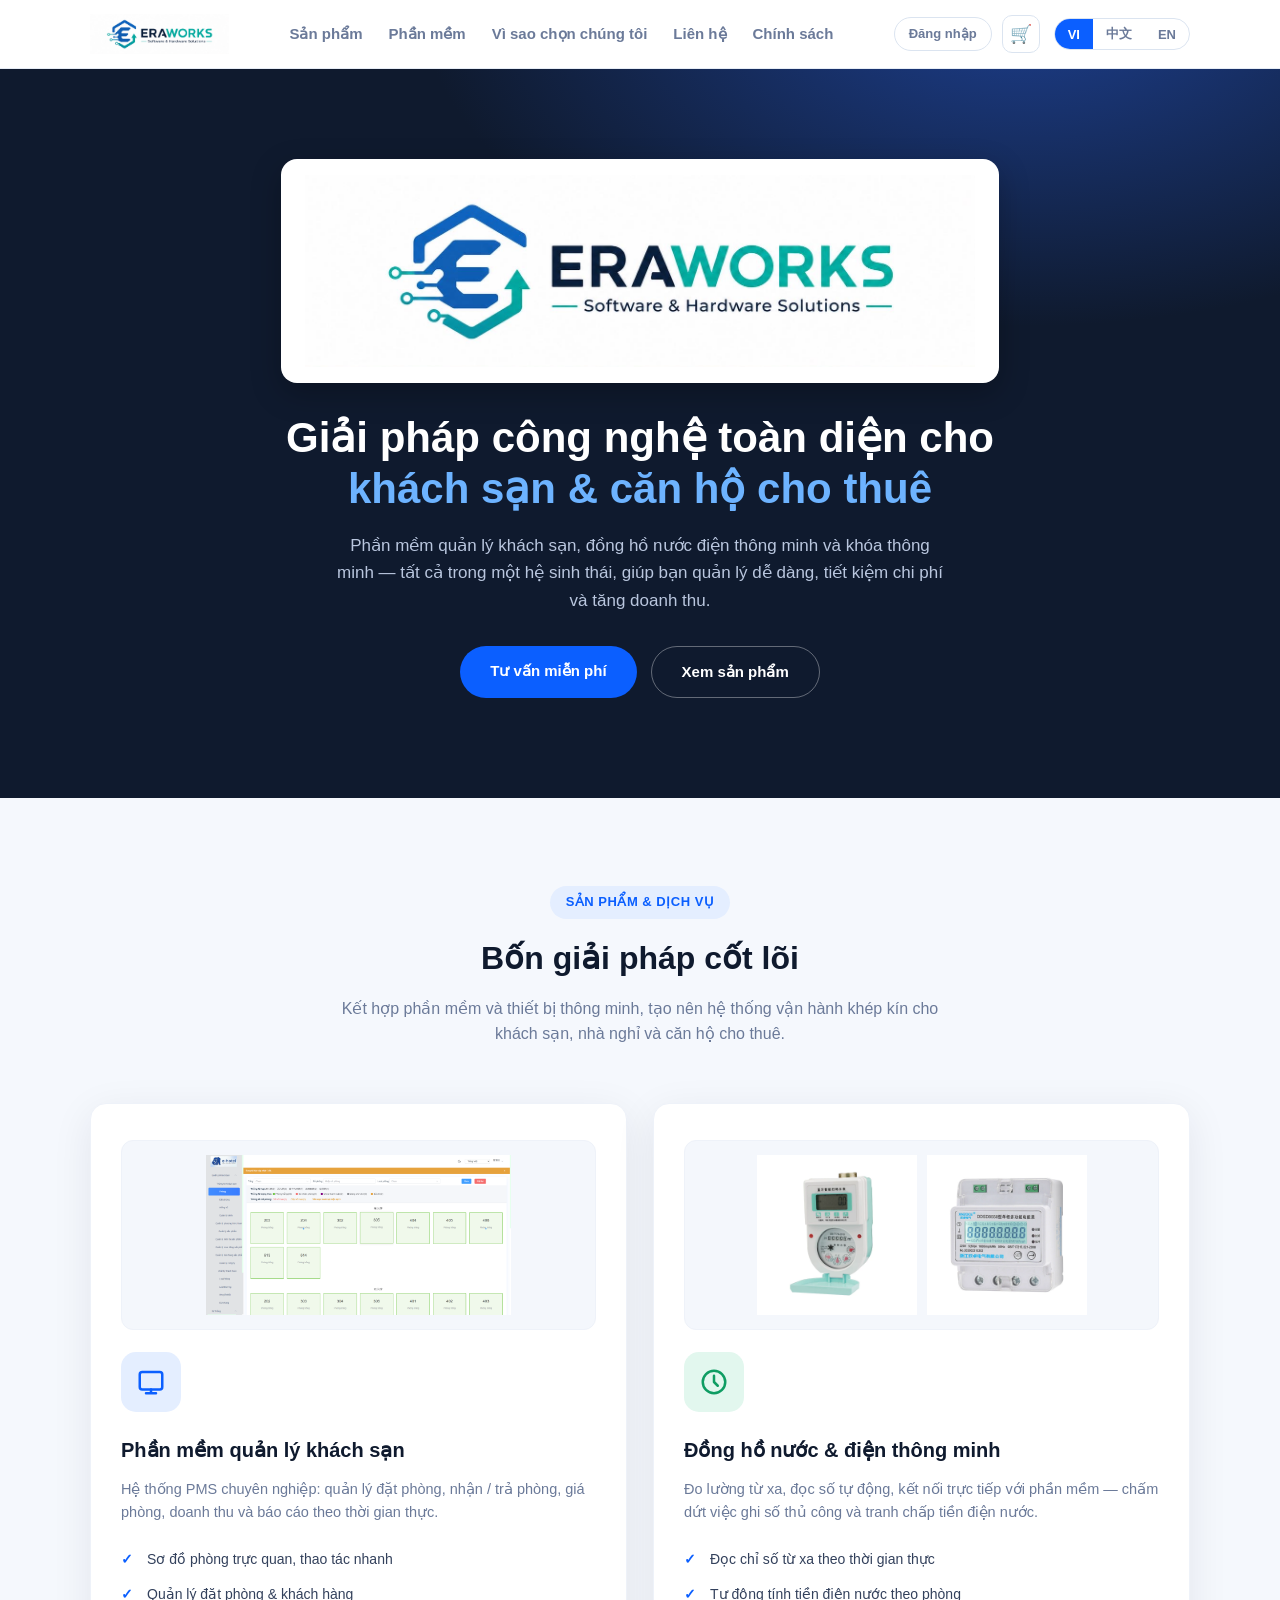
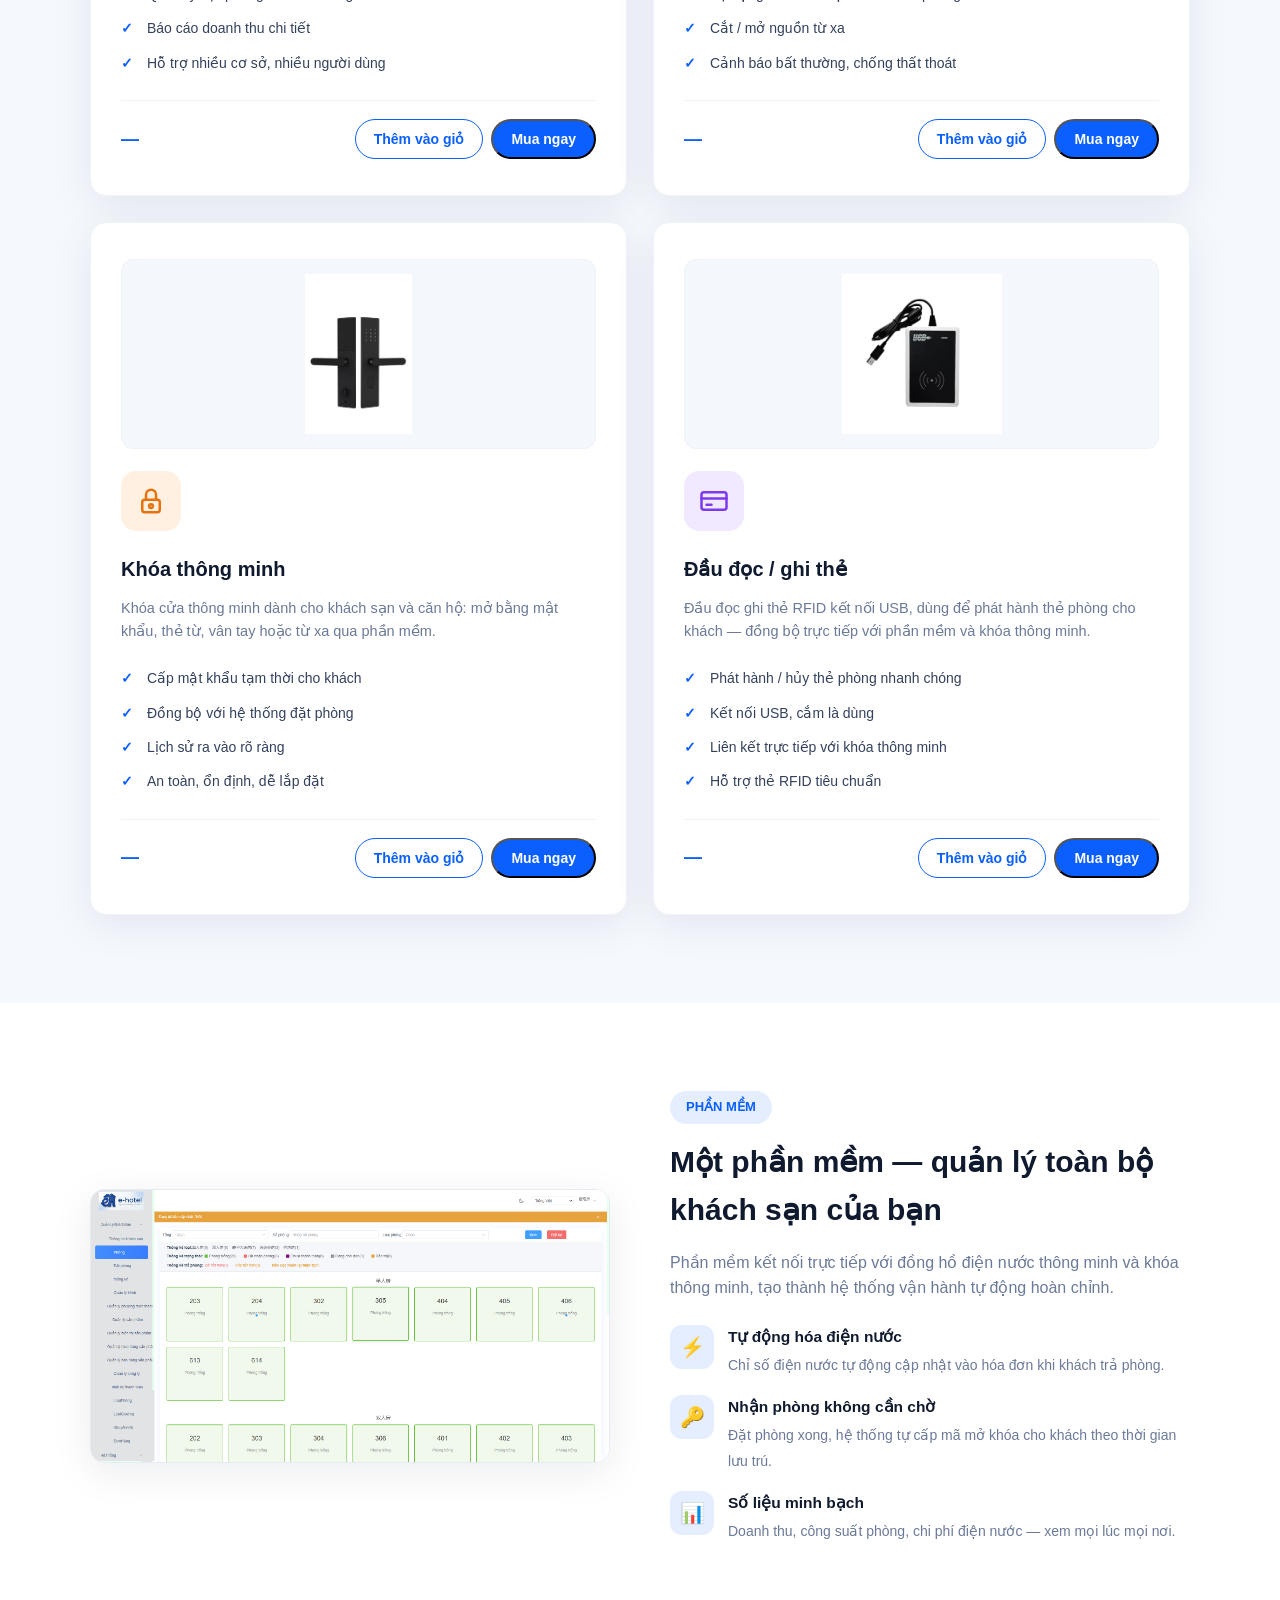
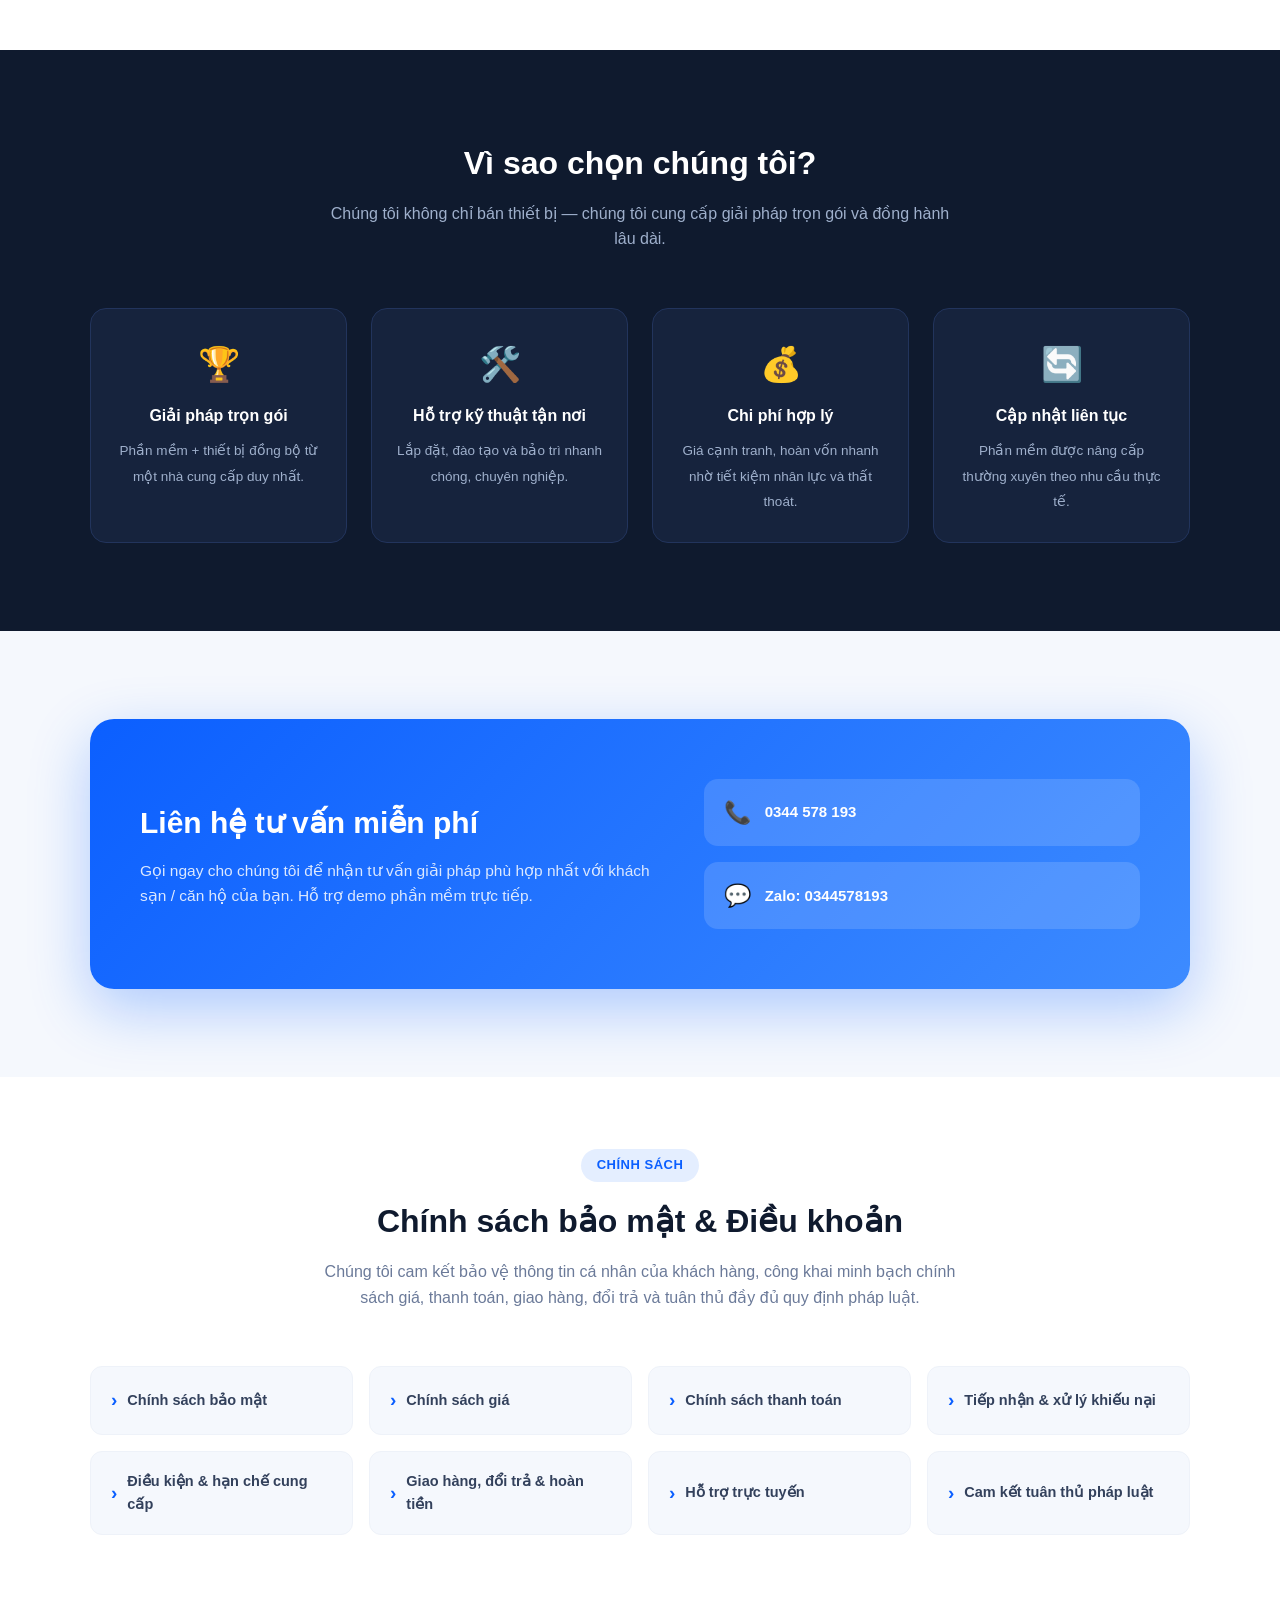
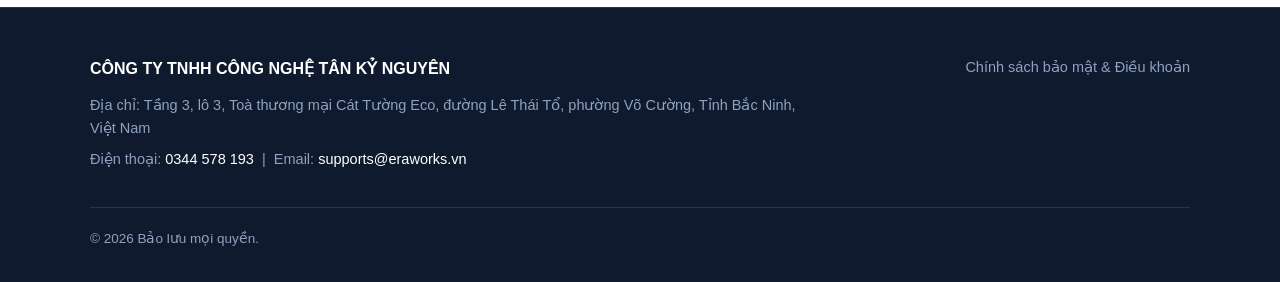
==== commit c480a45c: "111" ====
--- a/index.html
+++ b/index.html
@@ -28,7 +28,8 @@
   /* ===== Header ===== */
   header{position:sticky;top:0;z-index:100;background:rgba(255,255,255,.92);backdrop-filter:blur(10px);border-bottom:1px solid #e6ecf5}
   .nav{display:flex;align-items:center;justify-content:space-between;height:68px}
-  .logo{display:flex;align-items:center;gap:10px;font-weight:800;color:var(--dark);font-size:17px;letter-spacing:.2px}
+  .logo{display:flex;align-items:center;flex-shrink:1;min-width:0}
+  .logo-wordmark{height:40px;width:auto;max-width:min(260px,50vw);object-fit:contain;display:block}
   .logo .mark{width:38px;height:38px;border-radius:10px;background:linear-gradient(135deg,var(--primary),#4d9aff);display:flex;align-items:center;justify-content:center;color:#fff;font-size:19px;font-weight:900;flex-shrink:0}
   .logo .mark-img{width:38px;height:38px;border-radius:10px;object-fit:cover;flex-shrink:0;display:block}
   .nav-links{display:flex;align-items:center;gap:26px;font-size:15px;font-weight:600;color:var(--muted)}
@@ -83,6 +84,8 @@
   .btn-sm{padding:10px 18px;font-size:14px}
   .btn-outline{background:#fff;border:1.5px solid var(--primary);color:var(--primary)}
   .btn-outline:hover{background:#eef4ff;transform:translateY(-2px)}
+  .btn-buy-now{position:relative}
+  .product-qty-badge{position:absolute;top:-8px;right:-8px;min-width:20px;height:20px;padding:0 6px;border-radius:999px;background:#e53e3e;color:#fff;font-size:11px;font-weight:800;display:none;align-items:center;justify-content:center;line-height:1;box-shadow:0 2px 6px rgba(229,62,62,.4)}
   .shop-nav-actions{display:flex;align-items:center;gap:10px}
   .shop-icon-btn{position:relative;display:flex;align-items:center;justify-content:center;width:38px;height:38px;border-radius:10px;border:1px solid #dbe4f0;background:#fff;color:var(--dark);font-size:18px;cursor:pointer;transition:.2s;text-decoration:none}
   .shop-icon-btn:hover{border-color:var(--primary);color:var(--primary)}
@@ -93,6 +96,21 @@
   .shop-toast.show{opacity:1;transform:translateX(-50%) translateY(0)}
   .shop-toast-error{background:#c53030}
   .shop-toast-success{background:#0f9d63}
+
+  /* Qty modal */
+  .qty-modal{position:fixed;inset:0;z-index:10000;display:flex;align-items:center;justify-content:center;padding:20px}
+  .qty-modal[hidden]{display:none}
+  .qty-modal-backdrop{position:absolute;inset:0;background:rgba(15,26,46,.45);backdrop-filter:blur(2px)}
+  .qty-modal-box{position:relative;background:#fff;border-radius:16px;padding:28px 24px;width:min(360px,100%);box-shadow:0 20px 60px rgba(15,26,46,.2)}
+  .qty-modal-box h3{font-size:18px;color:var(--dark);font-weight:800;margin-bottom:8px}
+  .qty-modal-product{font-size:14px;color:var(--muted);margin-bottom:20px;line-height:1.5}
+  .qty-modal-control{display:flex;align-items:center;justify-content:center;gap:12px;margin-bottom:24px}
+  .qty-modal-control button{width:40px;height:40px;border:1px solid #dbe4f0;border-radius:10px;background:#fff;font-size:20px;font-weight:700;cursor:pointer;color:var(--dark)}
+  .qty-modal-control button:hover{border-color:var(--primary);color:var(--primary)}
+  .qty-modal-control input{width:72px;text-align:center;border:1px solid #dbe4f0;border-radius:10px;padding:10px;font-size:18px;font-weight:800}
+  .qty-modal-actions{display:flex;gap:10px;justify-content:flex-end}
+  .qty-modal-actions .btn-ghost{background:#fff;border:1.5px solid #dbe4f0;color:var(--muted)}
+  .qty-modal-actions .btn-ghost:hover{background:#f5f8fd}
 
   /* Software showcase */
   .showcase{background:var(--white)}
@@ -163,6 +181,7 @@
     .contact-box{padding:36px 24px}
     .sec-head h2{font-size:26px}
     .logo{font-size:13px}
+    .logo-wordmark{height:32px;max-width:min(200px,45vw)}
   }
 </style>
 </head>
@@ -171,8 +190,7 @@
 <header>
   <div class="container nav">
     <a href="#" class="logo">
-      <img src="img/logo.png" alt="ERAWORKS" class="mark-img">
-      <span data-i18n-html="companyShort"><span style="color:#061E36">TÂN KỶ NGUYÊN</span> <span style="color:#04A8A1">TECH</span></span>
+      <img id="headerLogo" src="img/logo-vi.png" alt="ERAWORKS" class="logo-wordmark">
     </a>
     <nav class="nav-links" id="navLinks">
       <a href="#products" data-i18n="navProducts">Sản phẩm</a>
@@ -183,7 +201,7 @@
     </nav>
     <div style="display:flex;align-items:center;gap:14px">
       <div class="shop-nav-actions">
-        <a href="account.html" class="user-menu-btn" id="userBtn" data-i18n="navLogin">Đăng nhập</a>
+        <a href="account.html" class="user-menu-btn" id="userBtn">Đăng nhập</a>
         <a href="cart.html" class="shop-icon-btn" title="Cart">🛒<span class="cart-badge"></span></a>
       </div>
       <div class="lang-switch">
@@ -237,7 +255,7 @@
           <div class="product-price" data-price="p1">—</div>
           <div style="display:flex;gap:8px;flex-wrap:wrap">
             <button type="button" class="btn btn-outline btn-sm btn-add-cart" data-i18n="addCart">Thêm vào giỏ</button>
-            <button type="button" class="btn btn-primary btn-sm btn-buy-now" data-i18n="buyNow">Mua ngay</button>
+            <button type="button" class="btn btn-primary btn-sm btn-buy-now"><span data-i18n="buyNow">Mua ngay</span><span class="product-qty-badge" data-product-qty="p1"></span></button>
           </div>
         </div>
       </div>
@@ -258,7 +276,7 @@
           <div class="product-price" data-price="p2">—</div>
           <div style="display:flex;gap:8px;flex-wrap:wrap">
             <button type="button" class="btn btn-outline btn-sm btn-add-cart" data-i18n="addCart">Thêm vào giỏ</button>
-            <button type="button" class="btn btn-primary btn-sm btn-buy-now" data-i18n="buyNow">Mua ngay</button>
+            <button type="button" class="btn btn-primary btn-sm btn-buy-now"><span data-i18n="buyNow">Mua ngay</span><span class="product-qty-badge" data-product-qty="p2"></span></button>
           </div>
         </div>
       </div>
@@ -279,7 +297,7 @@
           <div class="product-price" data-price="p3">—</div>
           <div style="display:flex;gap:8px;flex-wrap:wrap">
             <button type="button" class="btn btn-outline btn-sm btn-add-cart" data-i18n="addCart">Thêm vào giỏ</button>
-            <button type="button" class="btn btn-primary btn-sm btn-buy-now" data-i18n="buyNow">Mua ngay</button>
+            <button type="button" class="btn btn-primary btn-sm btn-buy-now"><span data-i18n="buyNow">Mua ngay</span><span class="product-qty-badge" data-product-qty="p3"></span></button>
           </div>
         </div>
       </div>
@@ -300,7 +318,7 @@
           <div class="product-price" data-price="p4">—</div>
           <div style="display:flex;gap:8px;flex-wrap:wrap">
             <button type="button" class="btn btn-outline btn-sm btn-add-cart" data-i18n="addCart">Thêm vào giỏ</button>
-            <button type="button" class="btn btn-primary btn-sm btn-buy-now" data-i18n="buyNow">Mua ngay</button>
+            <button type="button" class="btn btn-primary btn-sm btn-buy-now"><span data-i18n="buyNow">Mua ngay</span><span class="product-qty-badge" data-product-qty="p4"></span></button>
           </div>
         </div>
       </div>
@@ -435,6 +453,23 @@
     </div>
   </div>
 </footer>
+
+<div id="qtyModal" class="qty-modal" hidden>
+  <div class="qty-modal-backdrop" id="qtyModalBackdrop"></div>
+  <div class="qty-modal-box">
+    <h3 id="qtyModalTitle">Chọn số lượng</h3>
+    <p class="qty-modal-product" id="qtyModalProduct"></p>
+    <div class="qty-modal-control">
+      <button type="button" id="qtyModalMinus" aria-label="-">−</button>
+      <input type="number" id="qtyModalInput" value="1" min="0" max="99">
+      <button type="button" id="qtyModalPlus" aria-label="+">+</button>
+    </div>
+    <div class="qty-modal-actions">
+      <button type="button" class="btn btn-ghost btn-sm" id="qtyModalCancel">Huỷ</button>
+      <button type="button" class="btn btn-primary btn-sm" id="qtyModalConfirm">Xác nhận</button>
+    </div>
+  </div>
+</div>
 
 <script>
 const I18N = {
@@ -680,10 +715,35 @@
   }
 };
 
+const LOGIN_BTN_LABELS = { vi: 'Đăng nhập', zh: '登录', en: 'Login' };
+const HEADER_LOGOS = { vi: 'img/logo-vi.png', zh: 'img/logo-zh.png', en: 'img/logo-en.png' };
+
+function updateHeaderLogo(lang) {
+  const img = document.getElementById('headerLogo');
+  if (img) img.src = HEADER_LOGOS[lang] || HEADER_LOGOS.vi;
+}
+
+function updateLoginBtnLabel(lang) {
+  const btn = document.getElementById('userBtn');
+  if (!btn) return;
+  try {
+    const raw = localStorage.getItem('buy_user');
+    if (raw) {
+      const user = JSON.parse(raw);
+      if (user?.email) {
+        btn.textContent = user.email.split('@')[0];
+        return;
+      }
+    }
+  } catch {}
+  btn.textContent = LOGIN_BTN_LABELS[lang] || LOGIN_BTN_LABELS.vi;
+}
+
 function setLang(lang){
   const dict = I18N[lang] || I18N.vi;
   document.documentElement.lang = lang;
   document.querySelectorAll("[data-i18n]").forEach(el=>{
+    if (el.id === "userBtn") return;
     const k = el.getAttribute("data-i18n");
     if(dict[k]) el.textContent = dict[k];
   });
@@ -695,6 +755,10 @@
     b.classList.toggle("active", b.dataset.lang === lang);
   });
   try{ localStorage.setItem("site_lang", lang); }catch(e){}
+  updateHeaderLogo(lang);
+  updateLoginBtnLabel(lang);
+  if (typeof window.updateUserBtn === "function") window.updateUserBtn(lang);
+  if (typeof window.updateHeaderLogo === "function") window.updateHeaderLogo(lang);
 }
 
 document.querySelectorAll(".lang-switch button").forEach(b=>{
@@ -714,14 +778,83 @@
 </script>
 
 <script type="module">
-import { api, formatVnd, getToken, getStoredUser, refreshCartBadge, showToast } from './js/api.js';
+import { api, formatVnd, productName, getLang, getToken, refreshCartBadge, showToast, updateUserBtn, updateHeaderLogo } from './js/api.js';
+
+window.updateUserBtn = updateUserBtn;
+window.updateHeaderLogo = updateHeaderLogo;
 
 const productPrices = {};
+const productMap = {};
+
+const QTY_I18N = {
+  vi: { title: 'Chọn số lượng', confirm: 'Xác nhận', cancel: 'Huỷ' },
+  zh: { title: '选择数量', confirm: '确认', cancel: '取消' },
+  en: { title: 'Select Quantity', confirm: 'Confirm', cancel: 'Cancel' },
+};
+
+async function openQtyPicker(label, productId) {
+  const lang = getLang();
+  const t = QTY_I18N[lang] || QTY_I18N.vi;
+  const modal = document.getElementById('qtyModal');
+  const input = document.getElementById('qtyModalInput');
+
+  document.getElementById('qtyModalTitle').textContent = t.title;
+  document.getElementById('qtyModalProduct').textContent = label;
+  document.getElementById('qtyModalConfirm').textContent = t.confirm;
+  document.getElementById('qtyModalCancel').textContent = t.cancel;
+
+  let initialQty = 1;
+  if (productId) {
+    try {
+      const { items } = await api.cart();
+      const existing = items?.find(i => i.product_id === productId);
+      if (existing) initialQty = existing.quantity;
+    } catch {}
+  }
+  input.value = initialQty;
+  modal.hidden = false;
+
+  return new Promise((resolve, reject) => {
+    const close = (result) => {
+      modal.hidden = true;
+      document.removeEventListener('keydown', onKey);
+      resolve(result);
+    };
+    const cancel = () => {
+      modal.hidden = true;
+      document.removeEventListener('keydown', onKey);
+      reject(new Error('cancel'));
+    };
+    const onKey = (e) => {
+      if (e.key === 'Escape') cancel();
+      if (e.key === 'Enter') document.getElementById('qtyModalConfirm').click();
+    };
+    document.addEventListener('keydown', onKey);
+
+    document.getElementById('qtyModalMinus').onclick = () => {
+      input.value = Math.max(0, (parseInt(input.value, 10) || 0) - 1);
+    };
+    document.getElementById('qtyModalPlus').onclick = () => {
+      input.value = Math.min(99, (parseInt(input.value, 10) || 0) + 1);
+    };
+    input.onchange = () => {
+      const n = parseInt(input.value, 10);
+      input.value = Math.max(0, Math.min(99, Number.isNaN(n) ? 0 : n));
+    };
+    document.getElementById('qtyModalConfirm').onclick = () => {
+      const n = parseInt(input.value, 10);
+      close(Math.max(0, Math.min(99, Number.isNaN(n) ? 0 : n)));
+    };
+    document.getElementById('qtyModalCancel').onclick = cancel;
+    document.getElementById('qtyModalBackdrop').onclick = cancel;
+  });
+}
 
 async function loadProducts() {
   try {
     const { products } = await api.products();
     products.forEach(p => {
+      productMap[p.id] = p;
       productPrices[p.id] = p.price;
       const el = document.querySelector(`[data-price="${p.id}"]`);
       if (el) el.textContent = formatVnd(p.price);
@@ -731,27 +864,15 @@
   }
 }
 
-function updateUserBtn() {
-  const user = getStoredUser();
-  const btn = document.getElementById('userBtn');
-  if (!btn) return;
-  const lang = localStorage.getItem('site_lang') || 'vi';
-  if (user?.email) {
-    btn.textContent = user.email.split('@')[0];
-  } else {
-    btn.textContent = lang === 'zh' ? '登录' : lang === 'en' ? 'Login' : 'Đăng nhập';
-  }
-}
-
-async function addToCart(productId, redirect = false) {
+async function addToCart(productId, redirect = false, quantity = 1) {
   if (!getToken()) {
     location.href = 'account.html?return=' + encodeURIComponent(location.pathname + location.hash);
     return;
   }
   try {
-    await api.addToCart(productId, 1);
+    await api.addToCart(productId, quantity);
     await refreshCartBadge();
-    const lang = localStorage.getItem('site_lang') || 'vi';
+    const lang = getLang();
     showToast(lang === 'zh' ? '已加入购物车' : lang === 'en' ? 'Added to cart' : 'Đã thêm vào giỏ', 'success');
     if (redirect) location.href = 'checkout.html';
   } catch (e) {
@@ -761,12 +882,41 @@
 
 document.querySelectorAll('.card[data-product-id]').forEach(card => {
   const id = card.dataset.productId;
-  card.querySelector('.btn-add-cart')?.addEventListener('click', () => addToCart(id, false));
+  card.querySelector('.btn-add-cart')?.addEventListener('click', async () => {
+    if (!getToken()) {
+      location.href = 'account.html?return=' + encodeURIComponent(location.pathname + location.hash);
+      return;
+    }
+    const p = productMap[id];
+    const label = p ? productName(p, getLang()) : (card.querySelector('h3')?.textContent || '');
+    try {
+      const qty = await openQtyPicker(label, id);
+      const lang = getLang();
+      const { items } = await api.cart();
+      const item = items?.find(i => i.product_id === id);
+      if (qty === 0) {
+        if (item) {
+          await api.removeCartItem(item.id);
+          await refreshCartBadge();
+          showToast(lang === 'zh' ? '已从购物车移除' : lang === 'en' ? 'Removed from cart' : 'Đã xóa khỏi giỏ', 'success');
+        }
+        return;
+      }
+      if (item) {
+        await api.updateCartItem(item.id, qty);
+        await refreshCartBadge();
+        showToast(lang === 'zh' ? '已更新购物车' : lang === 'en' ? 'Cart updated' : 'Đã cập nhật giỏ hàng', 'success');
+      } else {
+        await addToCart(id, false, qty);
+      }
+    } catch { /* cancelled */ }
+  });
   card.querySelector('.btn-buy-now')?.addEventListener('click', () => addToCart(id, true));
 });
 
 loadProducts();
 updateUserBtn();
+updateHeaderLogo();
 refreshCartBadge();
 </script>
 </body>
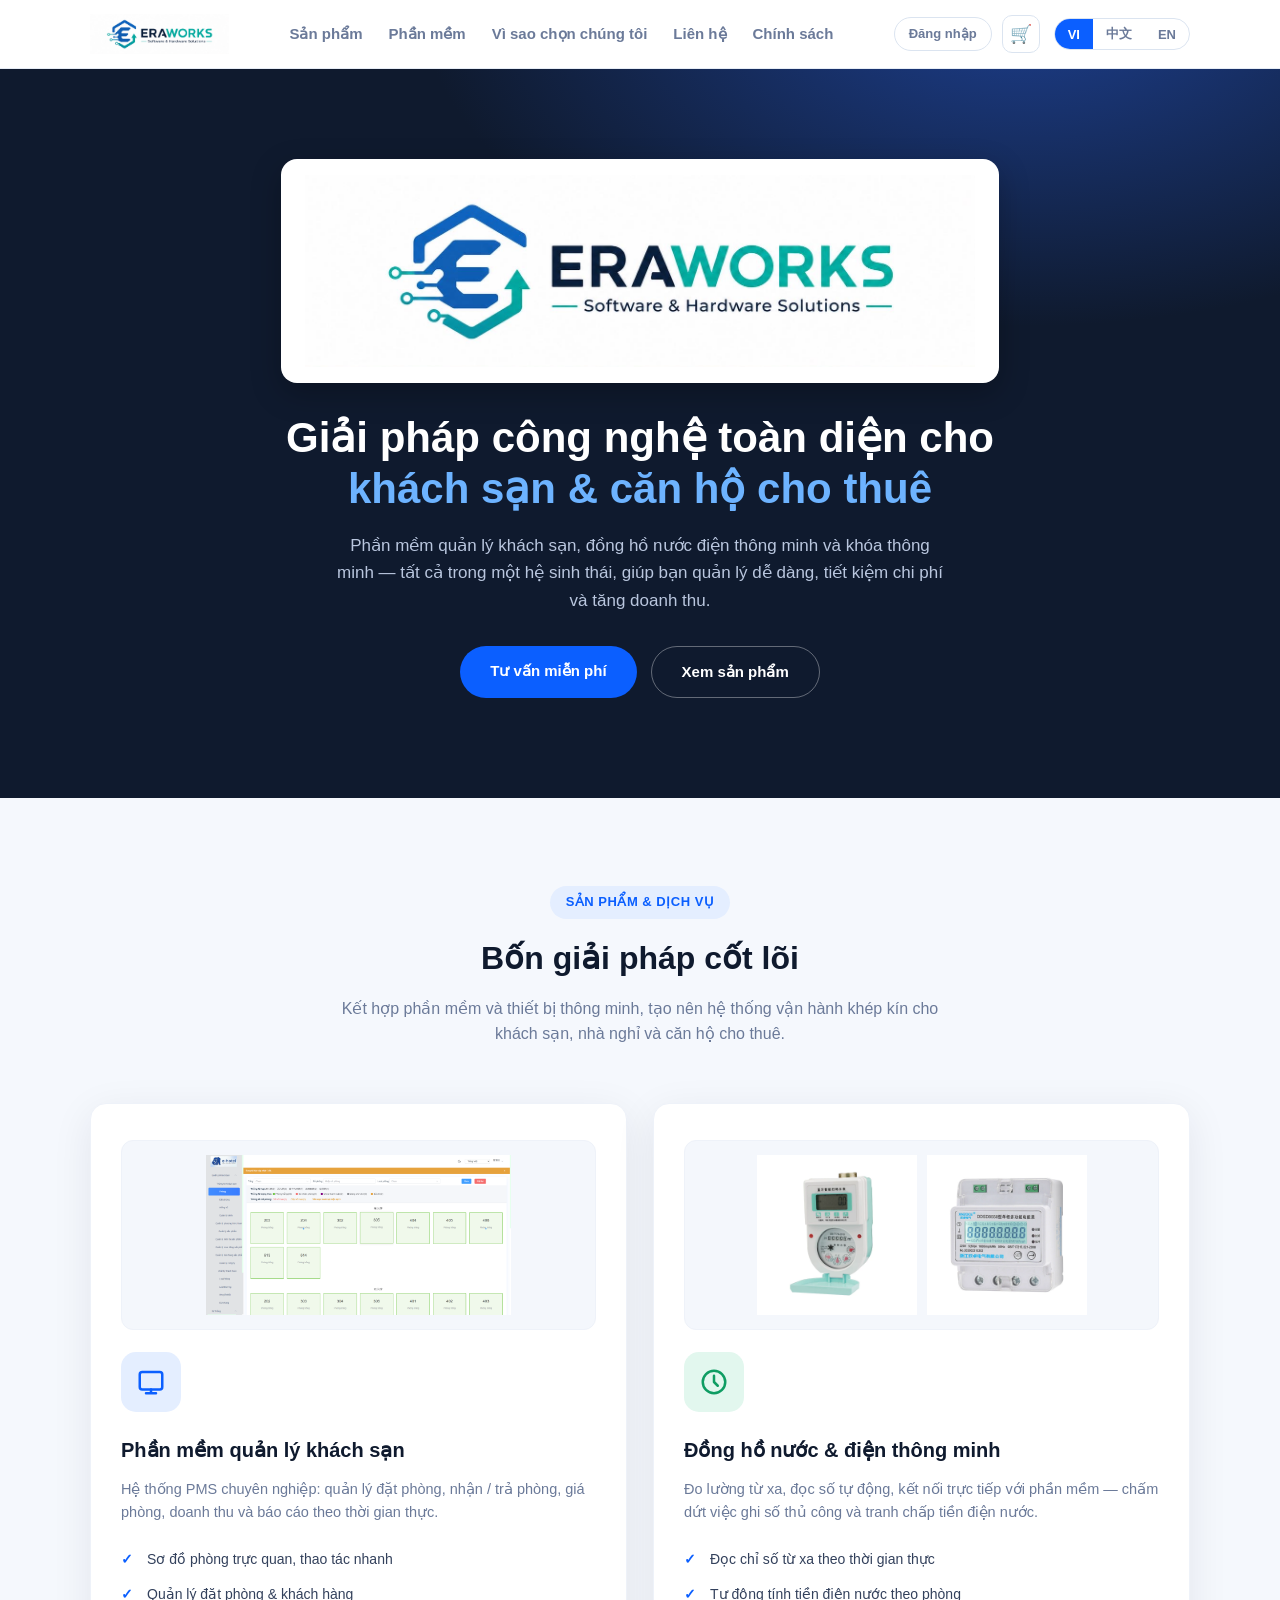
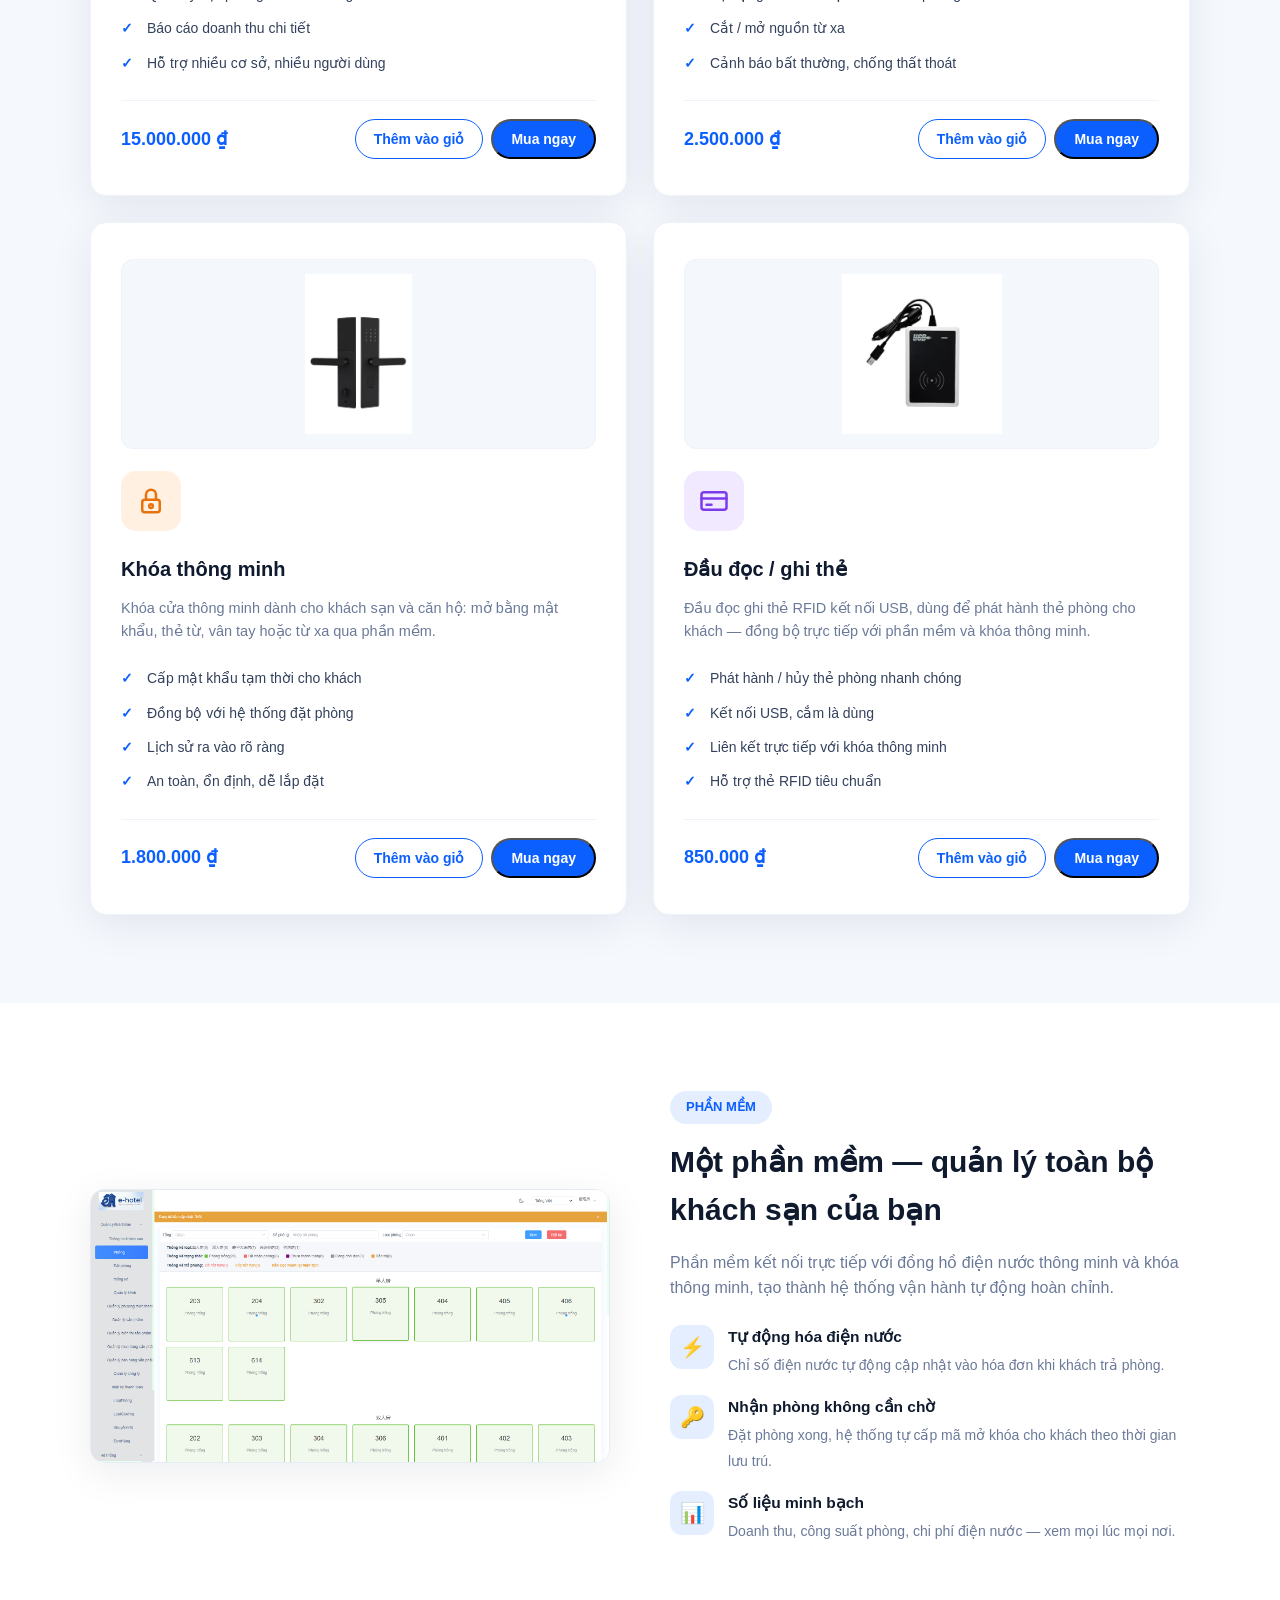
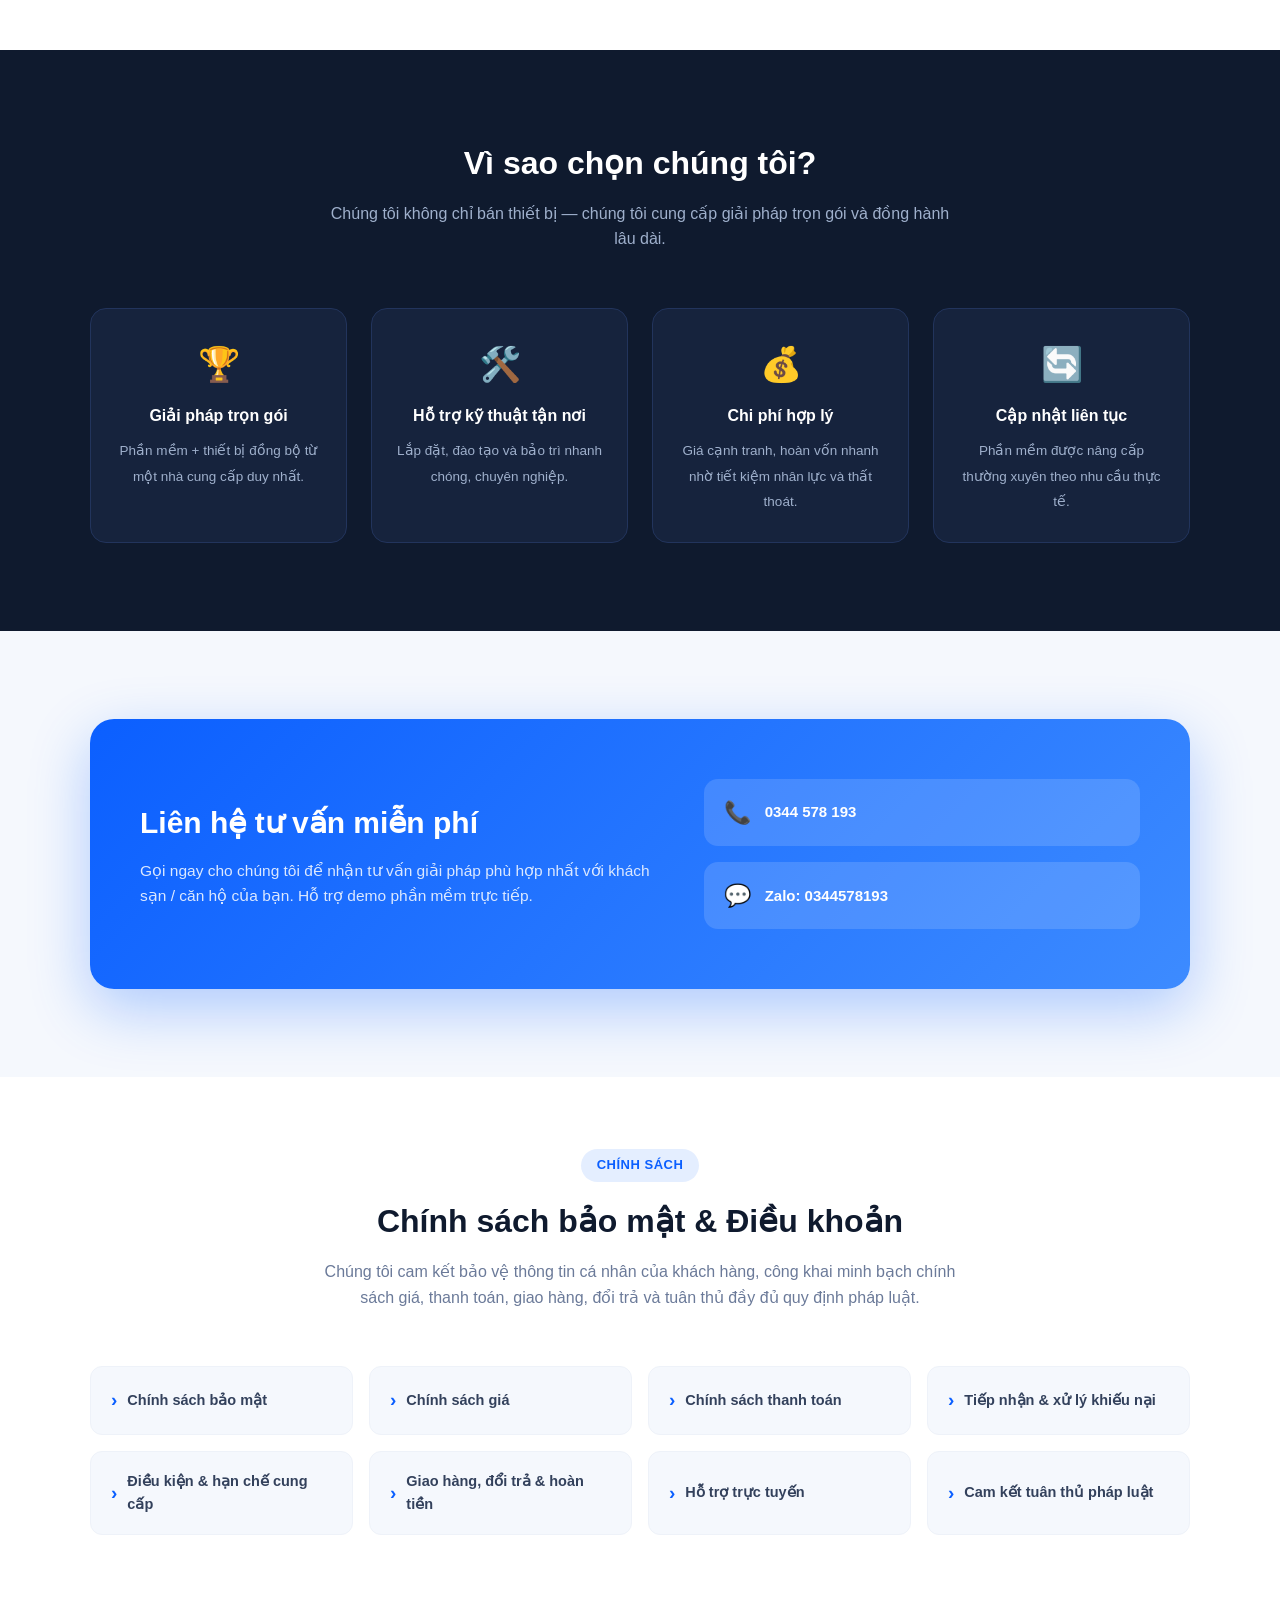
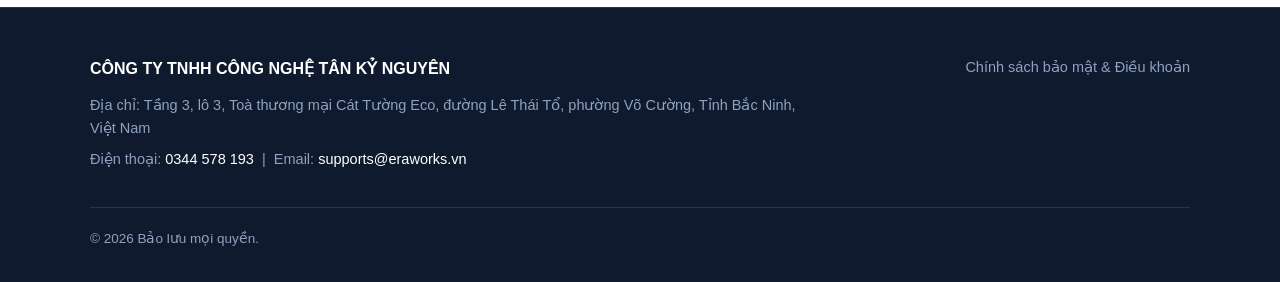
==== commit f2b164c9: "11" ====
--- a/index.html
+++ b/index.html
@@ -786,6 +786,22 @@
 const productPrices = {};
 const productMap = {};
 
+const FALLBACK_PRODUCTS = [
+  { id: 'p1', price: 15000000, name_vi: 'Phần mềm quản lý khách sạn', name_zh: '酒店管理软件', name_en: 'Hotel Management Software' },
+  { id: 'p2', price: 2500000, name_vi: 'Đồng hồ nước & điện thông minh', name_zh: '智能水电表', name_en: 'Smart Water & Electricity Meters' },
+  { id: 'p3', price: 1800000, name_vi: 'Khóa thông minh', name_zh: '智能门锁', name_en: 'Smart Lock' },
+  { id: 'p4', price: 850000, name_vi: 'Đầu đọc / ghi thẻ', name_zh: '读写卡器', name_en: 'Card Reader / Writer' },
+];
+
+function applyProducts(products) {
+  (products || []).forEach(p => {
+    productMap[p.id] = p;
+    productPrices[p.id] = p.price;
+    const el = document.querySelector(`[data-price="${p.id}"]`);
+    if (el && p.price != null) el.textContent = formatVnd(p.price);
+  });
+}
+
 const QTY_I18N = {
   vi: { title: 'Chọn số lượng', confirm: 'Xác nhận', cancel: 'Huỷ' },
   zh: { title: '选择数量', confirm: '确认', cancel: '取消' },
@@ -853,14 +869,10 @@
 async function loadProducts() {
   try {
     const { products } = await api.products();
-    products.forEach(p => {
-      productMap[p.id] = p;
-      productPrices[p.id] = p.price;
-      const el = document.querySelector(`[data-price="${p.id}"]`);
-      if (el) el.textContent = formatVnd(p.price);
-    });
+    applyProducts(products);
   } catch (e) {
-    console.warn('Products load failed', e);
+    console.warn('Products load failed, using fallback prices', e);
+    applyProducts(FALLBACK_PRODUCTS);
   }
 }
 
@@ -914,6 +926,7 @@
   card.querySelector('.btn-buy-now')?.addEventListener('click', () => addToCart(id, true));
 });
 
+applyProducts(FALLBACK_PRODUCTS);
 loadProducts();
 updateUserBtn();
 updateHeaderLogo();
